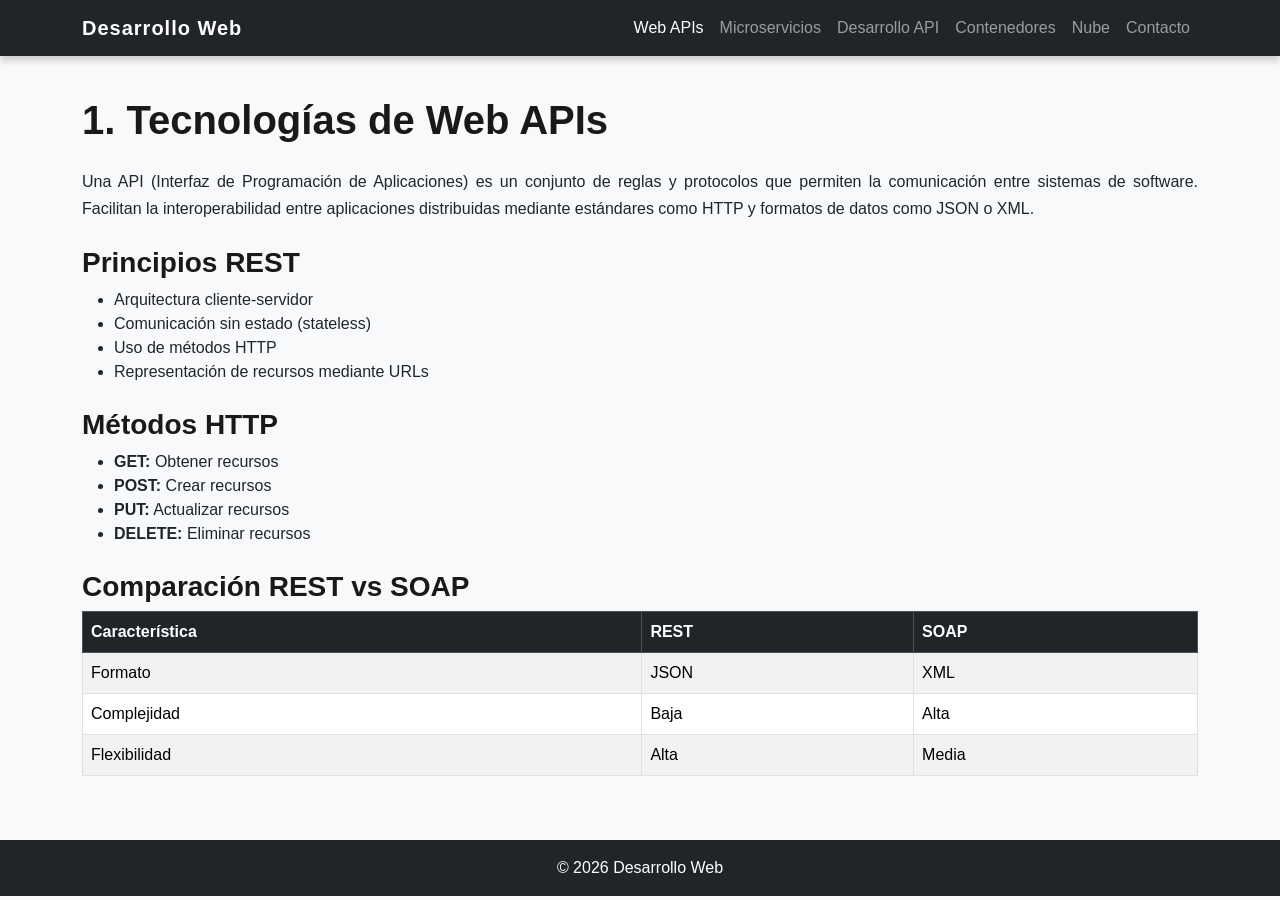
==== api.html @ b8e9ddcf "primer commit proyecto desarrollo web" ====
<!DOCTYPE html>
<html lang="es">
<head>
<meta charset="UTF-8">
<meta name="viewport" content="width=device-width, initial-scale=1.0">
<title>Tecnologías de Web APIs</title>
<link href="https://cdn.jsdelivr.net/npm/bootstrap@5.3.2/dist/css/bootstrap.min.css" rel="stylesheet">
<link rel="stylesheet" href="css/styles.css">
</head>

<body class="d-flex flex-column min-vh-100">
<main class="flex-fill">

<!-- NAVBAR -->
<nav class="navbar navbar-expand-lg navbar-dark bg-dark fixed-top">
<div class="container">
<a class="navbar-brand" href="index.html">Desarrollo Web</a>
<button class="navbar-toggler" data-bs-toggle="collapse" data-bs-target="#menu">
<span class="navbar-toggler-icon"></span>
</button>
<div class="collapse navbar-collapse" id="menu">
<ul class="navbar-nav ms-auto">
<li class="nav-item"><a class="nav-link active" href="api.html">Web APIs</a></li>
<li class="nav-item"><a class="nav-link" href="microservicios.html">Microservicios</a></li>
<li class="nav-item"><a class="nav-link" href="desarrollo-api.html">Desarrollo API</a></li>
<li class="nav-item"><a class="nav-link" href="contenedores.html">Contenedores</a></li>
<li class="nav-item"><a class="nav-link" href="nube.html">Nube</a></li>
<li class="nav-item"><a class="nav-link" href="contacto.html">Contacto</a></li>
</ul>
</div>
</div>
</nav>

<section class="container py-5 mt-5">
<h1 class="mb-4">1. Tecnologías de Web APIs</h1>

<p>Una API (Interfaz de Programación de Aplicaciones) es un conjunto de reglas y protocolos que permiten la comunicación entre sistemas de software. Facilitan la interoperabilidad entre aplicaciones distribuidas mediante estándares como HTTP y formatos de datos como JSON o XML.</p>

<h3 class="mt-4">Principios REST</h3>
<ul>
<li>Arquitectura cliente-servidor</li>
<li>Comunicación sin estado (stateless)</li>
<li>Uso de métodos HTTP</li>
<li>Representación de recursos mediante URLs</li>
</ul>

<h3 class="mt-4">Métodos HTTP</h3>
<ul>
<li><strong>GET:</strong> Obtener recursos</li>
<li><strong>POST:</strong> Crear recursos</li>
<li><strong>PUT:</strong> Actualizar recursos</li>
<li><strong>DELETE:</strong> Eliminar recursos</li>
</ul>

<h3 class="mt-4">Comparación REST vs SOAP</h3>

<table class="table table-bordered table-striped">
<thead class="table-dark">
<tr>
<th>Característica</th>
<th>REST</th>
<th>SOAP</th>
</tr>
</thead>
<tbody>
<tr>
<td>Formato</td>
<td>JSON</td>
<td>XML</td>
</tr>
<tr>
<td>Complejidad</td>
<td>Baja</td>
<td>Alta</td>
</tr>
<tr>
<td>Flexibilidad</td>
<td>Alta</td>
<td>Media</td>
</tr>
</tbody>
</table>

</section>

<footer class="bg-dark text-white text-center p-3">
© 2026 Desarrollo Web
</footer>

<script src="https://cdn.jsdelivr.net/npm/bootstrap@5.3.2/dist/js/bootstrap.bundle.min.js"></script>
</body>
</html>
---- css/styles.css ----
html, body {
height: 100%;
scroll-behavior: smooth;
font-family: 'Segoe UI', Tahoma, Geneva, Verdana, sans-serif;
background-color: #f8f9fa;
}


body {
display: flex;
flex-direction: column;
min-height: 100vh;
}

main {
flex: 1;
}



.navbar {
box-shadow: 0 4px 8px rgba(0,0,0,0.2);
}

.navbar-brand {
font-weight: bold;
letter-spacing: 1px;
}



.hero {
height: 100vh;
background: linear-gradient(135deg, #0d6efd, #6610f2);
display: flex;
align-items: center;
justify-content: center;
text-align: center;
padding: 20px;
}

.hero h1 {
font-weight: 700;
}

.hero p {
font-size: 1.2rem;
}



section {
padding-top: 80px;
padding-bottom: 60px;
}

h1, h2, h3 {
color: #181919;
font-weight: 600;
}

p {
text-align: justify;
line-height: 1.7;
}



.table {
background-color: white;
}



.carousel-item img {
height: 500px;
object-fit: cover;
}

.carousel-caption {
border-radius: 10px;
padding: 15px;
}



.ratio {
border-radius: 10px;
overflow: hidden;
box-shadow: 0 4px 12px rgba(0,0,0,0.2);
}



form {
background-color: white;
padding: 30px;
border-radius: 10px;
box-shadow: 0 4px 12px rgba(0,0,0,0.1);
}

form label {
font-weight: 500;
}



footer {
margin-top: auto;
}
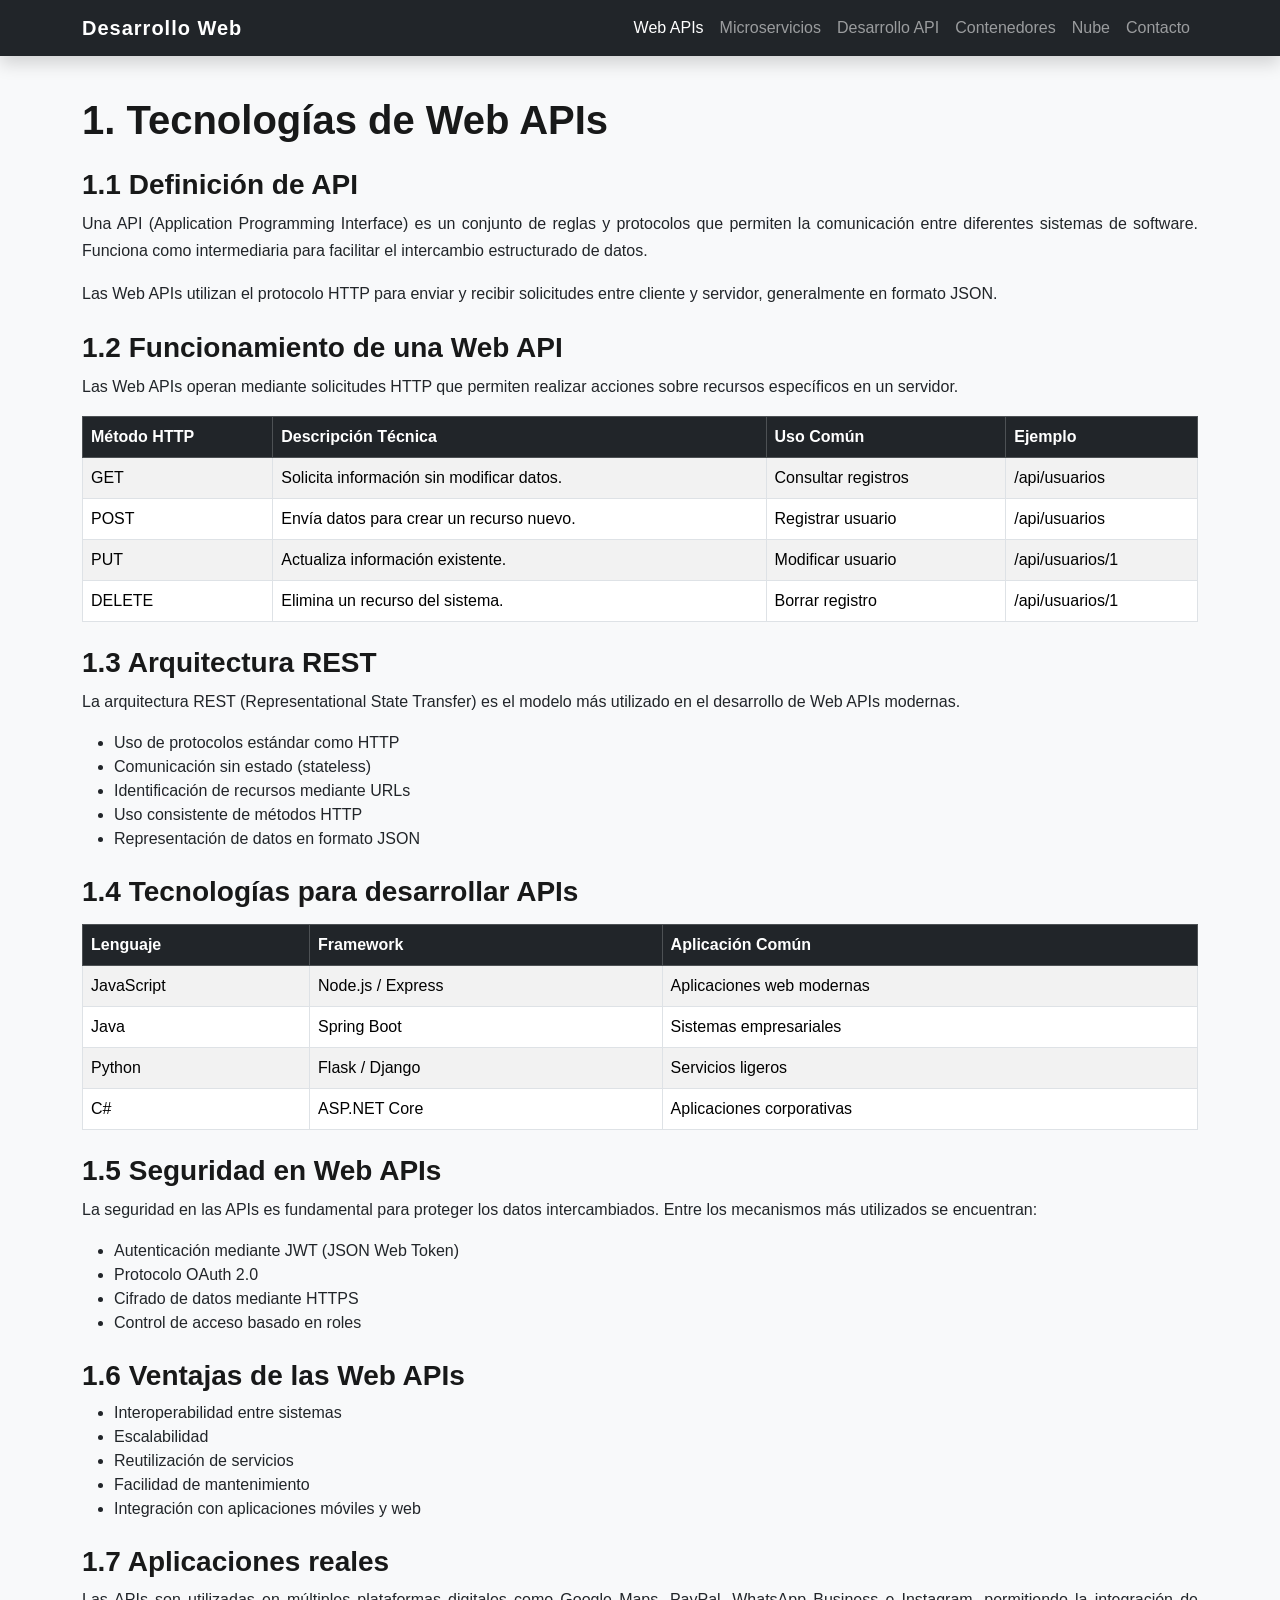
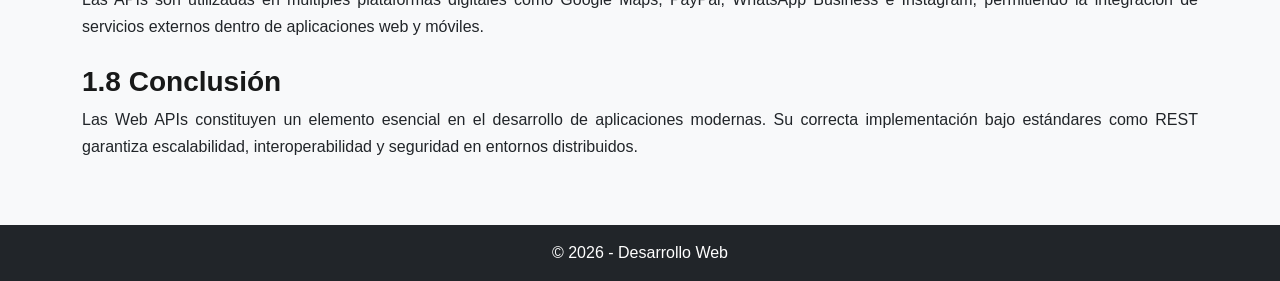
==== commit 8389726c: "cambio de contenido de paginas" ====
--- a/api.html
+++ b/api.html
@@ -4,17 +4,16 @@
 <meta charset="UTF-8">
 <meta name="viewport" content="width=device-width, initial-scale=1.0">
 <title>Tecnologías de Web APIs</title>
+
 <link href="https://cdn.jsdelivr.net/npm/bootstrap@5.3.2/dist/css/bootstrap.min.css" rel="stylesheet">
 <link rel="stylesheet" href="css/styles.css">
 </head>
 
-<body class="d-flex flex-column min-vh-100">
-<main class="flex-fill">
+<body>
 
-<!-- NAVBAR -->
-<nav class="navbar navbar-expand-lg navbar-dark bg-dark fixed-top">
+<nav class="navbar navbar-expand-lg navbar-dark bg-dark fixed-top shadow">
 <div class="container">
-<a class="navbar-brand" href="index.html">Desarrollo Web</a>
+<a class="navbar-brand fw-bold" href="index.html">Desarrollo Web</a>
 <button class="navbar-toggler" data-bs-toggle="collapse" data-bs-target="#menu">
 <span class="navbar-toggler-icon"></span>
 </button>
@@ -31,62 +30,145 @@
 </div>
 </nav>
 
+<main>
 <section class="container py-5 mt-5">
+
 <h1 class="mb-4">1. Tecnologías de Web APIs</h1>
 
-<p>Una API (Interfaz de Programación de Aplicaciones) es un conjunto de reglas y protocolos que permiten la comunicación entre sistemas de software. Facilitan la interoperabilidad entre aplicaciones distribuidas mediante estándares como HTTP y formatos de datos como JSON o XML.</p>
+<h3>1.1 Definición de API</h3>
+<p>
+Una API (Application Programming Interface) es un conjunto de reglas y protocolos que permiten la comunicación entre diferentes sistemas de software. Funciona como intermediaria para facilitar el intercambio estructurado de datos.
+</p>
+<p>
+Las Web APIs utilizan el protocolo HTTP para enviar y recibir solicitudes entre cliente y servidor, generalmente en formato JSON.
+</p>
 
-<h3 class="mt-4">Principios REST</h3>
-<ul>
-<li>Arquitectura cliente-servidor</li>
-<li>Comunicación sin estado (stateless)</li>
-<li>Uso de métodos HTTP</li>
-<li>Representación de recursos mediante URLs</li>
-</ul>
+<h3 class="mt-4">1.2 Funcionamiento de una Web API</h3>
+<p>
+Las Web APIs operan mediante solicitudes HTTP que permiten realizar acciones sobre recursos específicos en un servidor.
+</p>
 
-<h3 class="mt-4">Métodos HTTP</h3>
-<ul>
-<li><strong>GET:</strong> Obtener recursos</li>
-<li><strong>POST:</strong> Crear recursos</li>
-<li><strong>PUT:</strong> Actualizar recursos</li>
-<li><strong>DELETE:</strong> Eliminar recursos</li>
-</ul>
-
-<h3 class="mt-4">Comparación REST vs SOAP</h3>
-
-<table class="table table-bordered table-striped">
+<table class="table table-bordered table-striped mt-3">
 <thead class="table-dark">
 <tr>
-<th>Característica</th>
-<th>REST</th>
-<th>SOAP</th>
+<th>Método HTTP</th>
+<th>Descripción Técnica</th>
+<th>Uso Común</th>
+<th>Ejemplo</th>
 </tr>
 </thead>
 <tbody>
 <tr>
-<td>Formato</td>
-<td>JSON</td>
-<td>XML</td>
+<td>GET</td>
+<td>Solicita información sin modificar datos.</td>
+<td>Consultar registros</td>
+<td>/api/usuarios</td>
 </tr>
 <tr>
-<td>Complejidad</td>
-<td>Baja</td>
-<td>Alta</td>
+<td>POST</td>
+<td>Envía datos para crear un recurso nuevo.</td>
+<td>Registrar usuario</td>
+<td>/api/usuarios</td>
 </tr>
 <tr>
-<td>Flexibilidad</td>
-<td>Alta</td>
-<td>Media</td>
+<td>PUT</td>
+<td>Actualiza información existente.</td>
+<td>Modificar usuario</td>
+<td>/api/usuarios/1</td>
+</tr>
+<tr>
+<td>DELETE</td>
+<td>Elimina un recurso del sistema.</td>
+<td>Borrar registro</td>
+<td>/api/usuarios/1</td>
 </tr>
 </tbody>
 </table>
 
+<h3 class="mt-4">1.3 Arquitectura REST</h3>
+<p>
+La arquitectura REST (Representational State Transfer) es el modelo más utilizado en el desarrollo de Web APIs modernas.
+</p>
+<ul>
+<li>Uso de protocolos estándar como HTTP</li>
+<li>Comunicación sin estado (stateless)</li>
+<li>Identificación de recursos mediante URLs</li>
+<li>Uso consistente de métodos HTTP</li>
+<li>Representación de datos en formato JSON</li>
+</ul>
+
+<h3 class="mt-4">1.4 Tecnologías para desarrollar APIs</h3>
+
+<table class="table table-bordered table-striped mt-3">
+<thead class="table-dark">
+<tr>
+<th>Lenguaje</th>
+<th>Framework</th>
+<th>Aplicación Común</th>
+</tr>
+</thead>
+<tbody>
+<tr>
+<td>JavaScript</td>
+<td>Node.js / Express</td>
+<td>Aplicaciones web modernas</td>
+</tr>
+<tr>
+<td>Java</td>
+<td>Spring Boot</td>
+<td>Sistemas empresariales</td>
+</tr>
+<tr>
+<td>Python</td>
+<td>Flask / Django</td>
+<td>Servicios ligeros</td>
+</tr>
+<tr>
+<td>C#</td>
+<td>ASP.NET Core</td>
+<td>Aplicaciones corporativas</td>
+</tr>
+</tbody>
+</table>
+
+<h3 class="mt-4">1.5 Seguridad en Web APIs</h3>
+<p>
+La seguridad en las APIs es fundamental para proteger los datos intercambiados. Entre los mecanismos más utilizados se encuentran:
+</p>
+<ul>
+<li>Autenticación mediante JWT (JSON Web Token)</li>
+<li>Protocolo OAuth 2.0</li>
+<li>Cifrado de datos mediante HTTPS</li>
+<li>Control de acceso basado en roles</li>
+</ul>
+
+<h3 class="mt-4">1.6 Ventajas de las Web APIs</h3>
+<ul>
+<li>Interoperabilidad entre sistemas</li>
+<li>Escalabilidad</li>
+<li>Reutilización de servicios</li>
+<li>Facilidad de mantenimiento</li>
+<li>Integración con aplicaciones móviles y web</li>
+</ul>
+
+<h3 class="mt-4">1.7 Aplicaciones reales</h3>
+<p>
+Las APIs son utilizadas en múltiples plataformas digitales como Google Maps, PayPal, WhatsApp Business e Instagram, permitiendo la integración de servicios externos dentro de aplicaciones web y móviles.
+</p>
+
+<h3 class="mt-4">1.8 Conclusión</h3>
+<p>
+Las Web APIs constituyen un elemento esencial en el desarrollo de aplicaciones modernas. Su correcta implementación bajo estándares como REST garantiza escalabilidad, interoperabilidad y seguridad en entornos distribuidos.
+</p>
+
 </section>
+</main>
 
 <footer class="bg-dark text-white text-center p-3">
-© 2026 Desarrollo Web
+© 2026 - Desarrollo Web
 </footer>
 
 <script src="https://cdn.jsdelivr.net/npm/bootstrap@5.3.2/dist/js/bootstrap.bundle.min.js"></script>
+
 </body>
 </html>
--- a/css/styles.css
+++ b/css/styles.css
@@ -18,6 +18,10 @@
 flex: 1;
 }
 
+.titulo-hero {
+    color: white;
+}
+
 
 
 .navbar {
@@ -32,8 +36,8 @@
 
 
 .hero {
-height: 100vh;
-background: linear-gradient(135deg, #0d6efd, #6610f2);
+height: 450px;
+background: linear-gradient(135deg, #343a40, #212529);
 display: flex;
 align-items: center;
 justify-content: center;
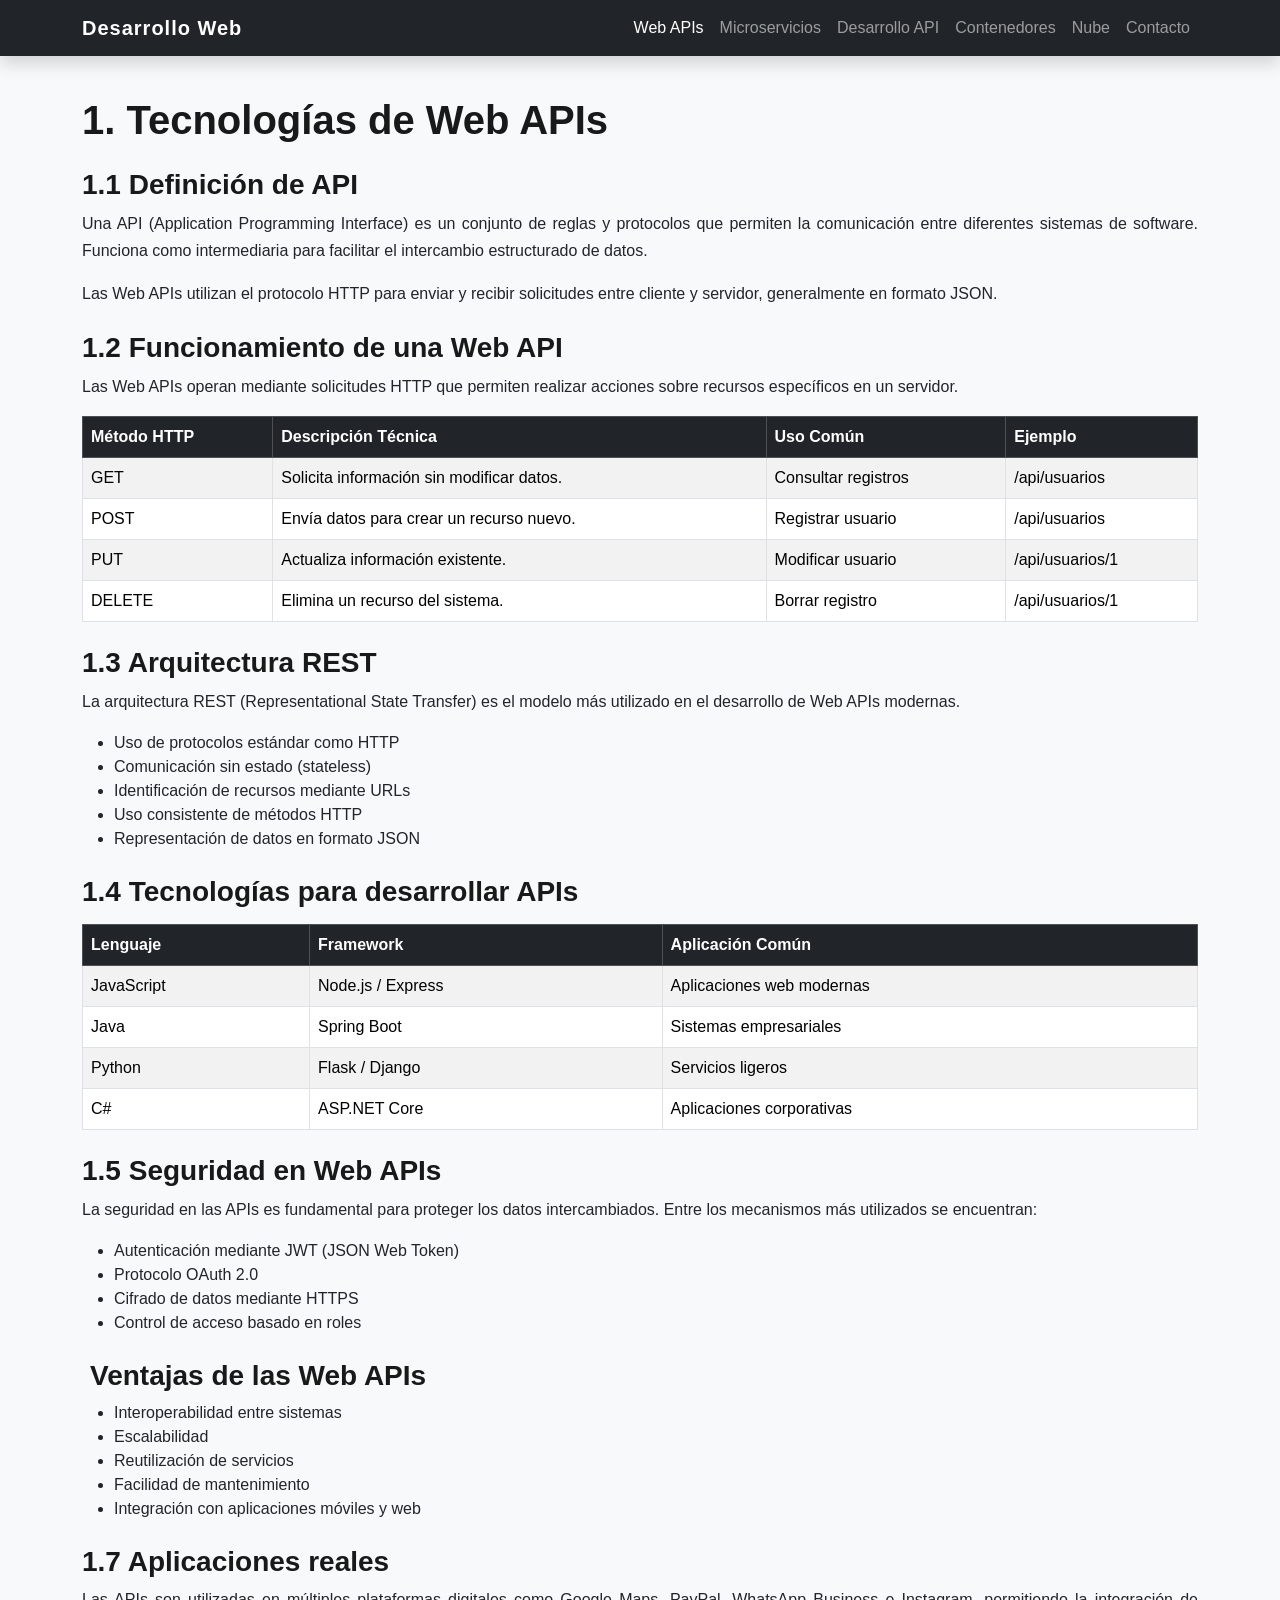
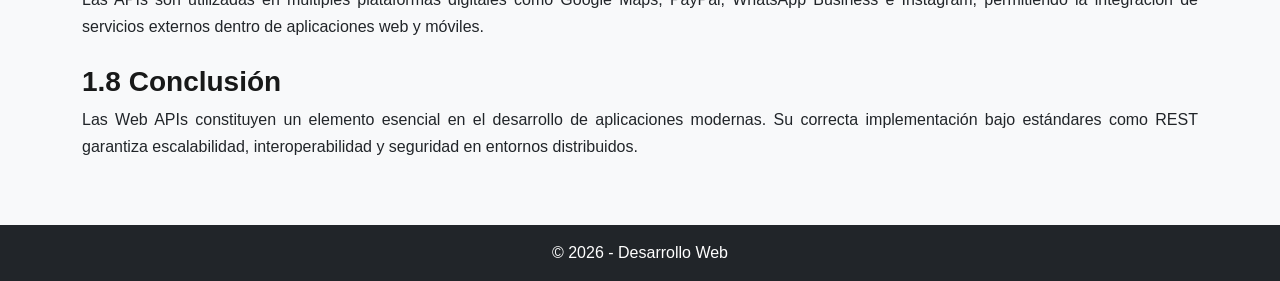
==== commit b8137ecb: "cambio de contenido de paginas" ====
--- a/api.html
+++ b/api.html
@@ -142,7 +142,10 @@
 <li>Control de acceso basado en roles</li>
 </ul>
 
-<h3 class="mt-4">1.6 Ventajas de las Web APIs</h3>
+<h3 class="mt-4">
+<i class="bi bi-stars text-primary me-2"></i>
+Ventajas de las Web APIs
+</h3>
 <ul>
 <li>Interoperabilidad entre sistemas</li>
 <li>Escalabilidad</li>
--- a/css/styles.css
+++ b/css/styles.css
@@ -21,6 +21,7 @@
 .titulo-hero {
     color: white;
 }
+
 
 
 
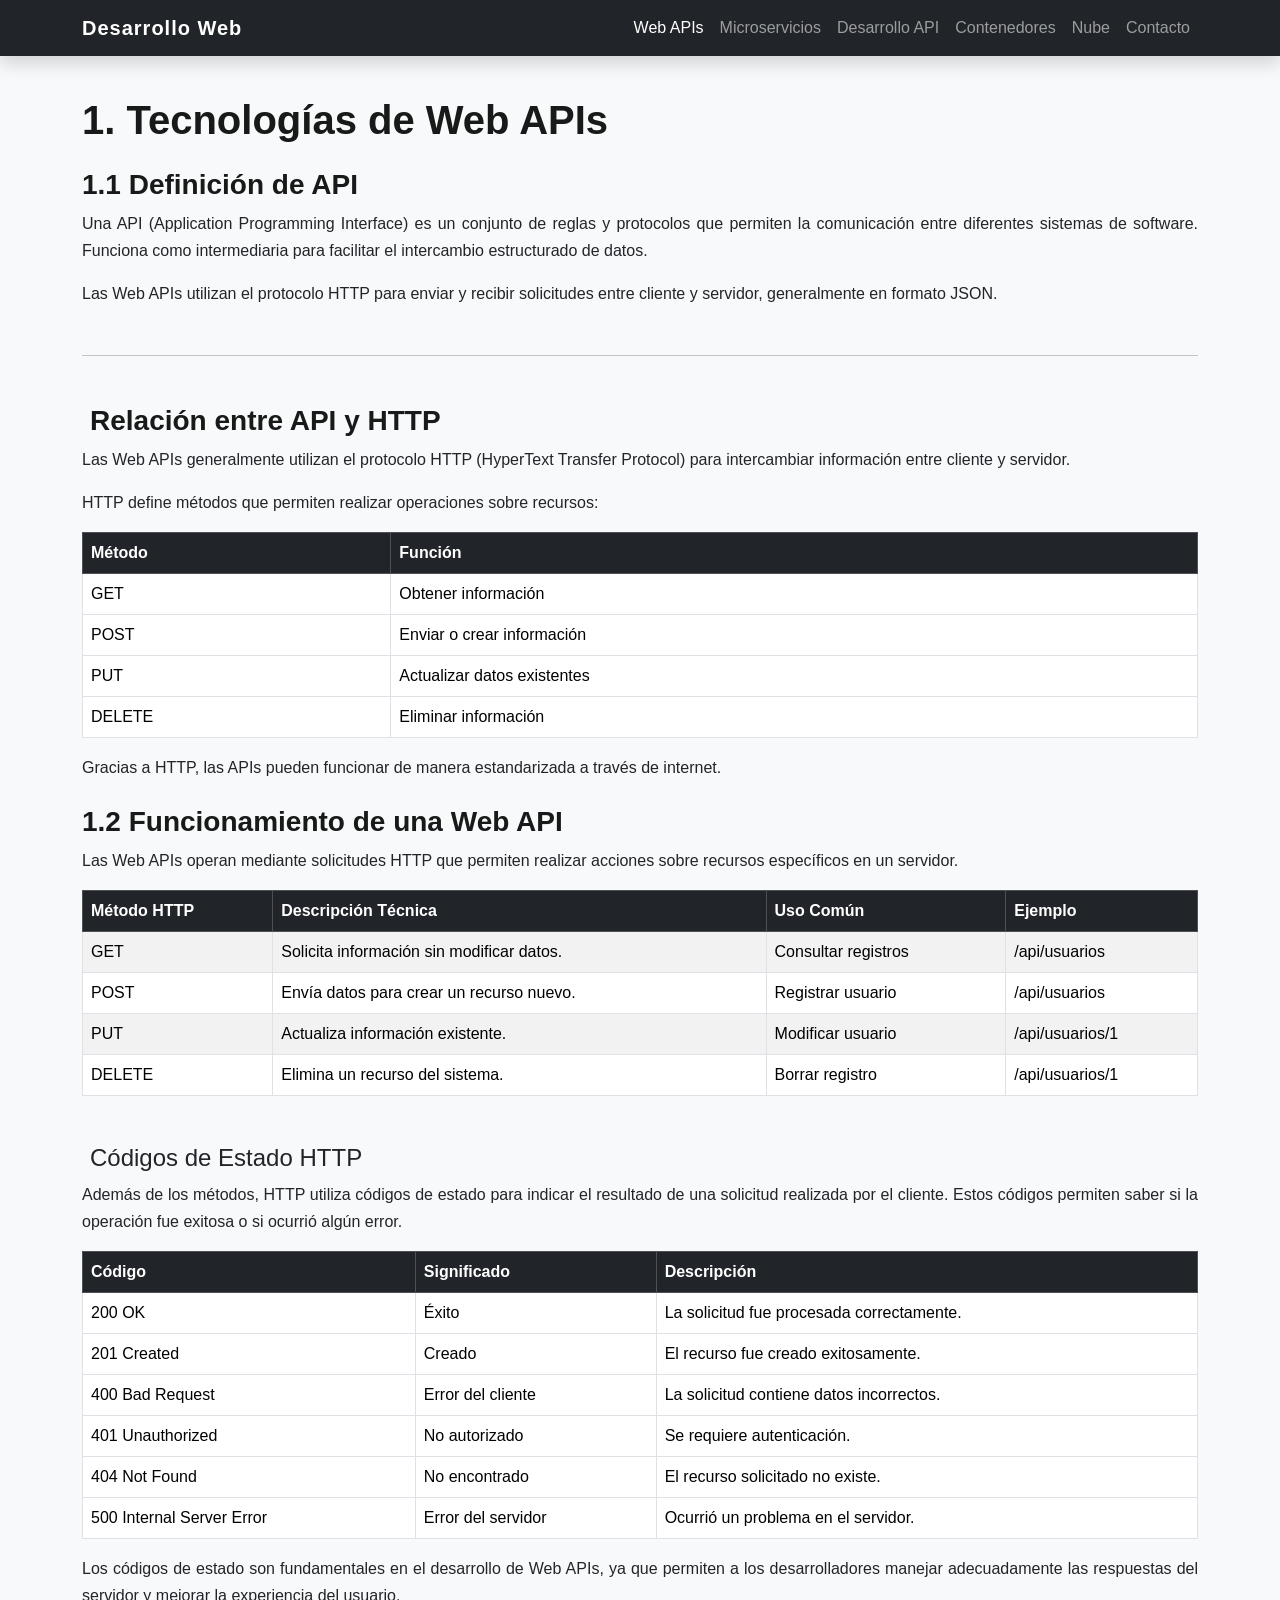
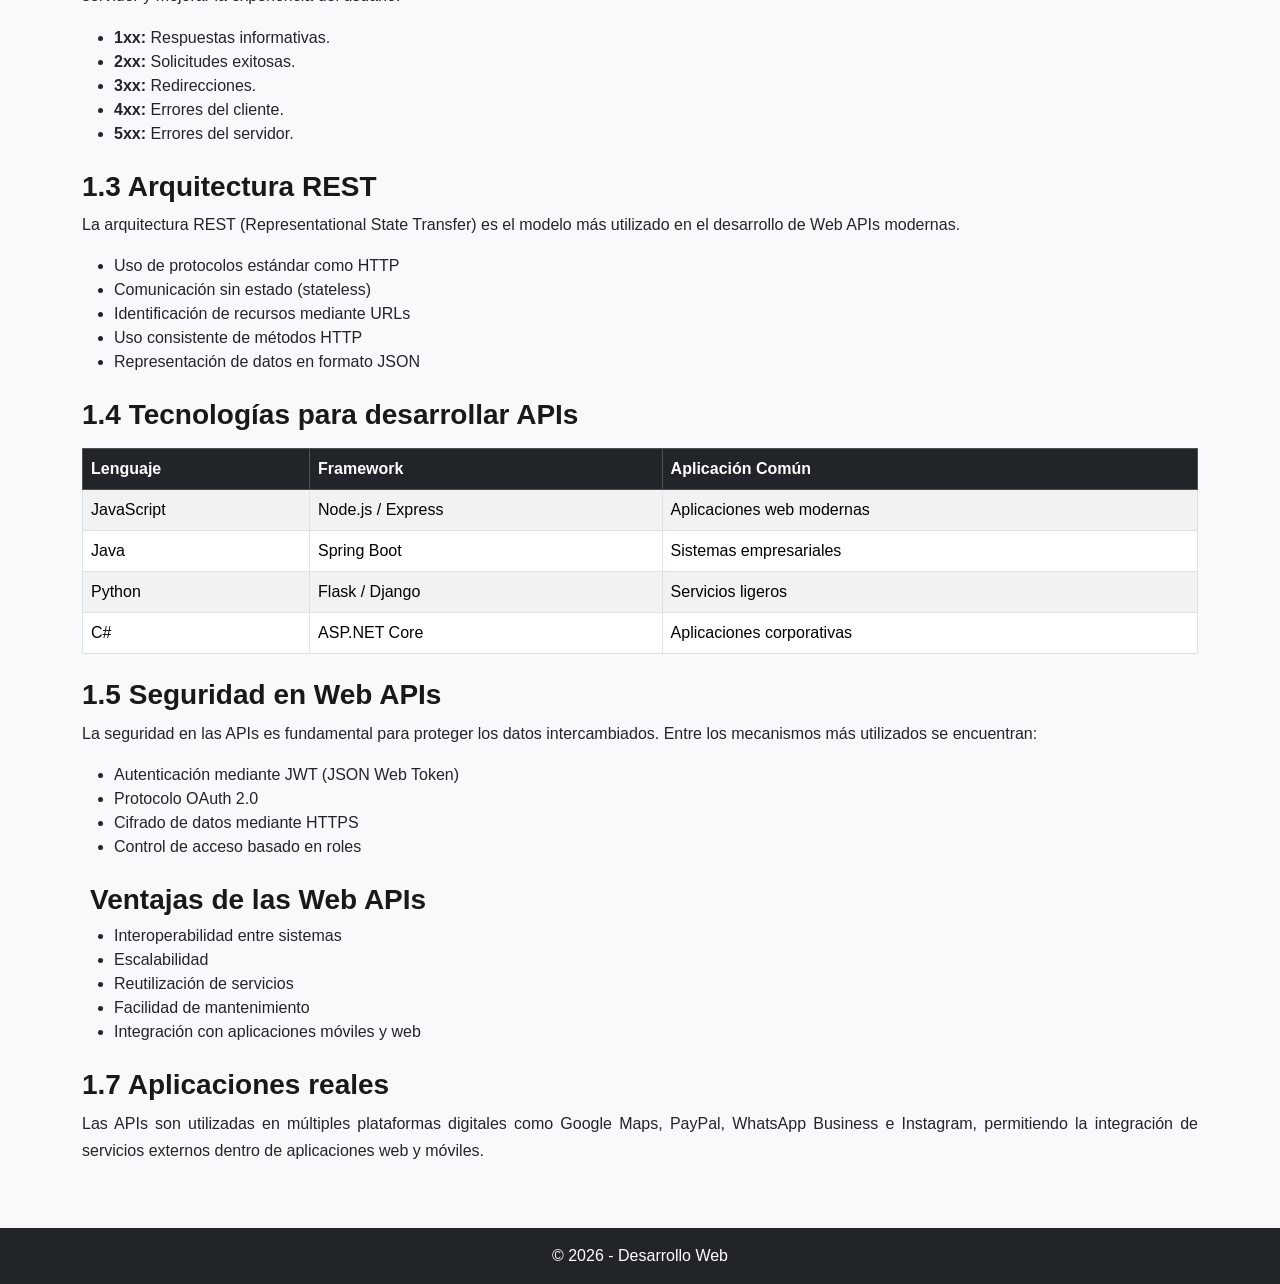
==== commit 30e2e54d: "cambio de contenido de paginas" ====
--- a/api.html
+++ b/api.html
@@ -43,6 +43,55 @@
 Las Web APIs utilizan el protocolo HTTP para enviar y recibir solicitudes entre cliente y servidor, generalmente en formato JSON.
 </p>
 
+<hr class="my-5">
+
+<h3>
+<i class="bi bi-globe text-primary me-2"></i>
+Relación entre API y HTTP
+</h3>
+
+<p>
+Las Web APIs generalmente utilizan el protocolo HTTP 
+(HyperText Transfer Protocol) para intercambiar información 
+entre cliente y servidor.
+</p>
+
+<p>
+HTTP define métodos que permiten realizar operaciones sobre recursos:
+</p>
+
+<table class="table table-bordered mt-3">
+<thead class="table-dark">
+<tr>
+<th>Método</th>
+<th>Función</th>
+</tr>
+</thead>
+<tbody>
+<tr>
+<td>GET</td>
+<td>Obtener información</td>
+</tr>
+<tr>
+<td>POST</td>
+<td>Enviar o crear información</td>
+</tr>
+<tr>
+<td>PUT</td>
+<td>Actualizar datos existentes</td>
+</tr>
+<tr>
+<td>DELETE</td>
+<td>Eliminar información</td>
+</tr>
+</tbody>
+</table>
+
+<p>
+Gracias a HTTP, las APIs pueden funcionar de manera estandarizada 
+a través de internet.
+</p>
+
 <h3 class="mt-4">1.2 Funcionamiento de una Web API</h3>
 <p>
 Las Web APIs operan mediante solicitudes HTTP que permiten realizar acciones sobre recursos específicos en un servidor.
@@ -84,6 +133,72 @@
 </tr>
 </tbody>
 </table>
+
+<h4 class="mt-5">
+<i class="bi bi-exclamation-circle text-primary me-2"></i>
+Códigos de Estado HTTP
+</h4>
+
+<p>
+Además de los métodos, HTTP utiliza códigos de estado para indicar el 
+resultado de una solicitud realizada por el cliente.
+Estos códigos permiten saber si la operación fue exitosa o si ocurrió algún error.
+</p>
+
+<table class="table table-bordered mt-3">
+<thead class="table-dark">
+<tr>
+<th>Código</th>
+<th>Significado</th>
+<th>Descripción</th>
+</tr>
+</thead>
+<tbody>
+<tr>
+<td>200 OK</td>
+<td>Éxito</td>
+<td>La solicitud fue procesada correctamente.</td>
+</tr>
+<tr>
+<td>201 Created</td>
+<td>Creado</td>
+<td>El recurso fue creado exitosamente.</td>
+</tr>
+<tr>
+<td>400 Bad Request</td>
+<td>Error del cliente</td>
+<td>La solicitud contiene datos incorrectos.</td>
+</tr>
+<tr>
+<td>401 Unauthorized</td>
+<td>No autorizado</td>
+<td>Se requiere autenticación.</td>
+</tr>
+<tr>
+<td>404 Not Found</td>
+<td>No encontrado</td>
+<td>El recurso solicitado no existe.</td>
+</tr>
+<tr>
+<td>500 Internal Server Error</td>
+<td>Error del servidor</td>
+<td>Ocurrió un problema en el servidor.</td>
+</tr>
+</tbody>
+</table>
+
+<p>
+Los códigos de estado son fundamentales en el desarrollo de Web APIs, 
+ya que permiten a los desarrolladores manejar adecuadamente 
+las respuestas del servidor y mejorar la experiencia del usuario.
+</p>
+<ul>
+<li><strong>1xx:</strong> Respuestas informativas.</li>
+<li><strong>2xx:</strong> Solicitudes exitosas.</li>
+<li><strong>3xx:</strong> Redirecciones.</li>
+<li><strong>4xx:</strong> Errores del cliente.</li>
+<li><strong>5xx:</strong> Errores del servidor.</li>
+</ul>
 
 <h3 class="mt-4">1.3 Arquitectura REST</h3>
 <p>
@@ -159,10 +274,6 @@
 Las APIs son utilizadas en múltiples plataformas digitales como Google Maps, PayPal, WhatsApp Business e Instagram, permitiendo la integración de servicios externos dentro de aplicaciones web y móviles.
 </p>
 
-<h3 class="mt-4">1.8 Conclusión</h3>
-<p>
-Las Web APIs constituyen un elemento esencial en el desarrollo de aplicaciones modernas. Su correcta implementación bajo estándares como REST garantiza escalabilidad, interoperabilidad y seguridad en entornos distribuidos.
-</p>
 
 </section>
 </main>
--- a/css/styles.css
+++ b/css/styles.css
@@ -21,7 +21,14 @@
 .titulo-hero {
     color: white;
 }
+.card {
+transition: all 0.3s ease;
+}
 
+.card:hover {
+transform: translateY(-6px);
+box-shadow: 0 8px 20px rgba(0,0,0,0.15);
+}
 
 
 
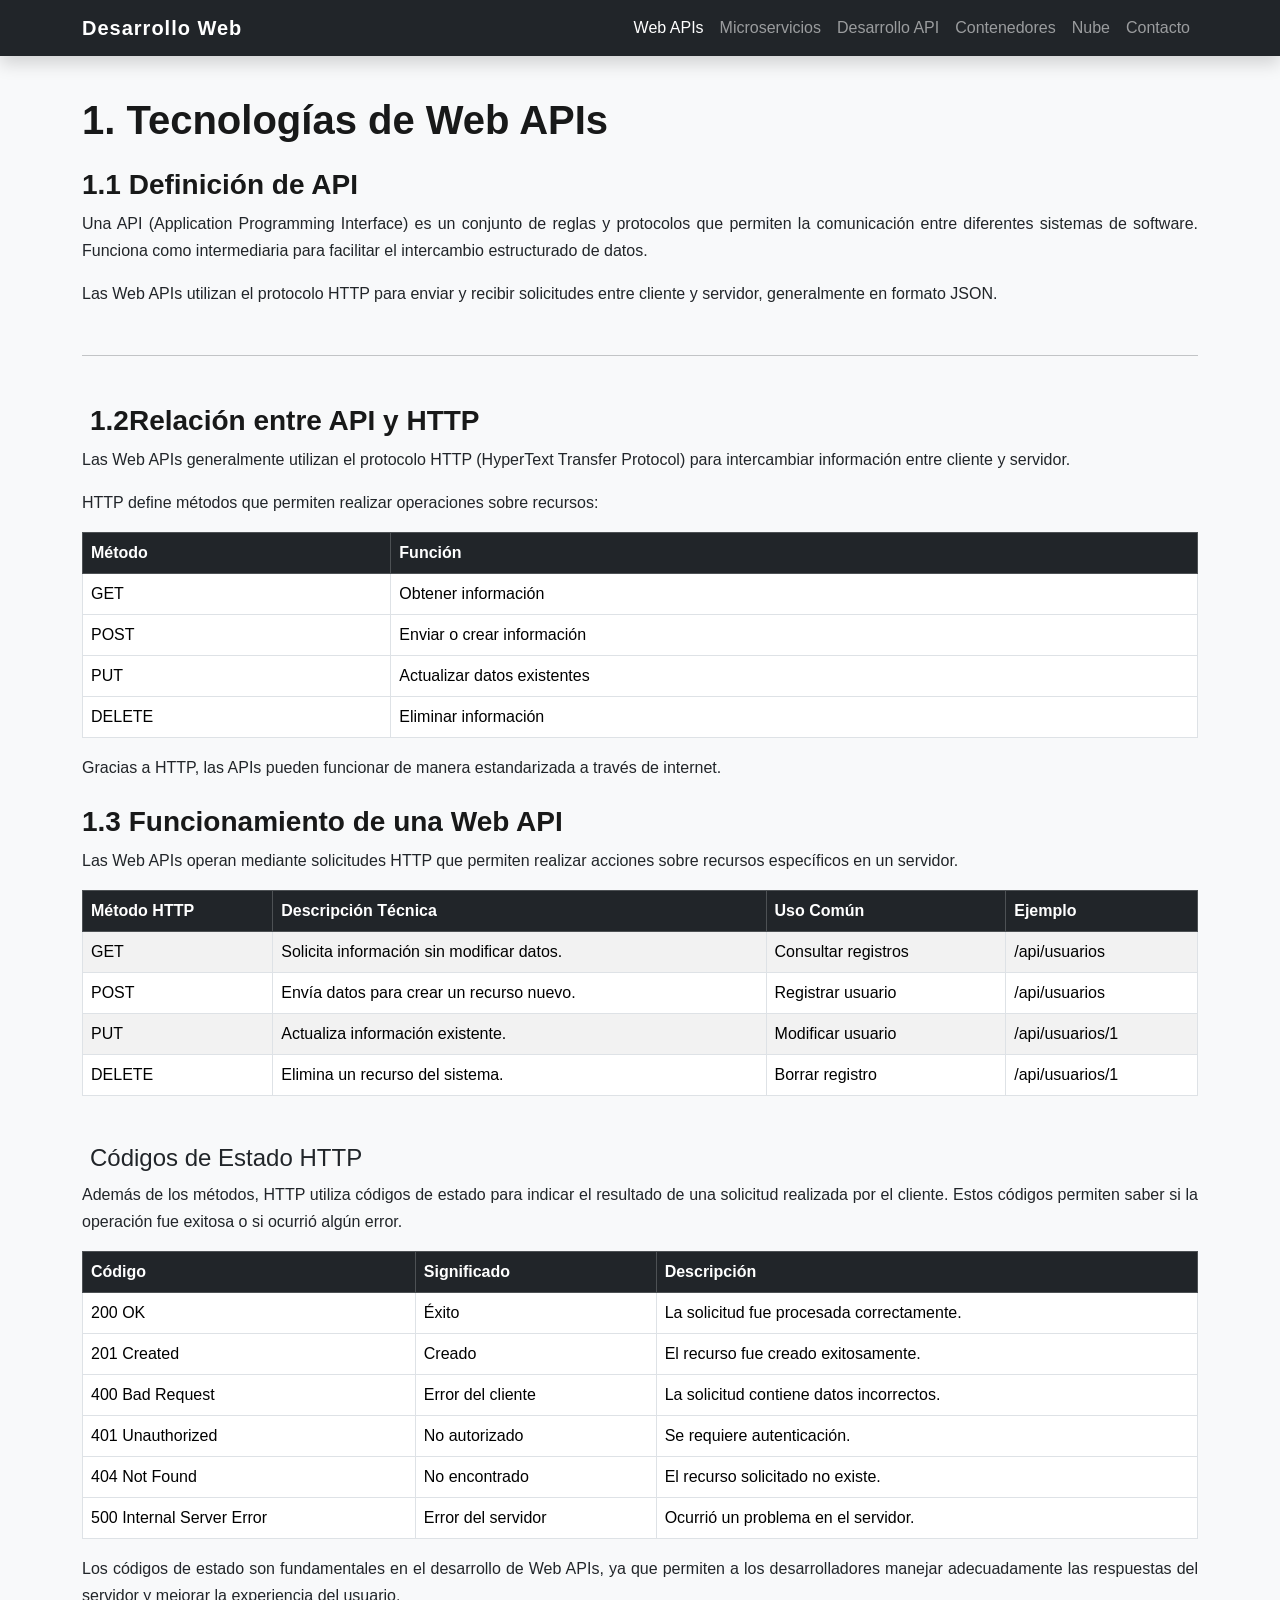
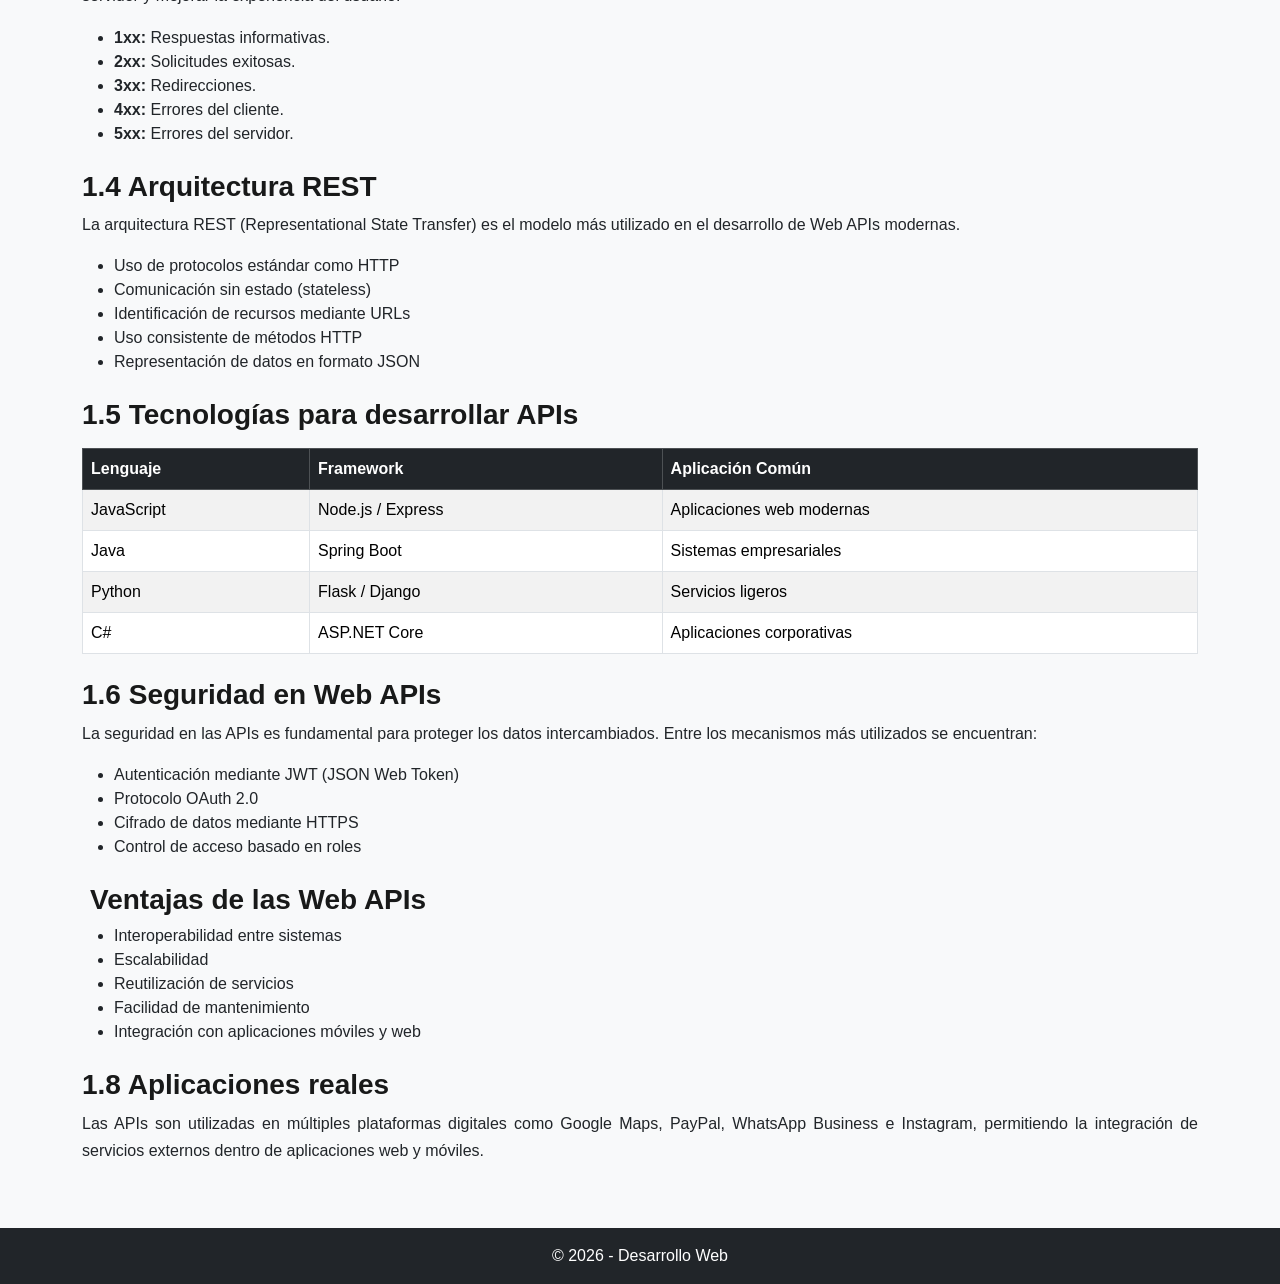
==== commit 207242e7: "cambio de contenido de paginas" ====
--- a/api.html
+++ b/api.html
@@ -47,7 +47,7 @@
 
 <h3>
 <i class="bi bi-globe text-primary me-2"></i>
-Relación entre API y HTTP
+1.2Relación entre API y HTTP
 </h3>
 
 <p>
@@ -92,7 +92,7 @@
 a través de internet.
 </p>
 
-<h3 class="mt-4">1.2 Funcionamiento de una Web API</h3>
+<h3 class="mt-4">1.3 Funcionamiento de una Web API</h3>
 <p>
 Las Web APIs operan mediante solicitudes HTTP que permiten realizar acciones sobre recursos específicos en un servidor.
 </p>
@@ -200,7 +200,7 @@
 <li><strong>5xx:</strong> Errores del servidor.</li>
 </ul>
 
-<h3 class="mt-4">1.3 Arquitectura REST</h3>
+<h3 class="mt-4">1.4 Arquitectura REST</h3>
 <p>
 La arquitectura REST (Representational State Transfer) es el modelo más utilizado en el desarrollo de Web APIs modernas.
 </p>
@@ -212,7 +212,7 @@
 <li>Representación de datos en formato JSON</li>
 </ul>
 
-<h3 class="mt-4">1.4 Tecnologías para desarrollar APIs</h3>
+<h3 class="mt-4">1.5 Tecnologías para desarrollar APIs</h3>
 
 <table class="table table-bordered table-striped mt-3">
 <thead class="table-dark">
@@ -246,7 +246,7 @@
 </tbody>
 </table>
 
-<h3 class="mt-4">1.5 Seguridad en Web APIs</h3>
+<h3 class="mt-4">1.6 Seguridad en Web APIs</h3>
 <p>
 La seguridad en las APIs es fundamental para proteger los datos intercambiados. Entre los mecanismos más utilizados se encuentran:
 </p>
@@ -269,7 +269,7 @@
 <li>Integración con aplicaciones móviles y web</li>
 </ul>
 
-<h3 class="mt-4">1.7 Aplicaciones reales</h3>
+<h3 class="mt-4">1.8 Aplicaciones reales</h3>
 <p>
 Las APIs son utilizadas en múltiples plataformas digitales como Google Maps, PayPal, WhatsApp Business e Instagram, permitiendo la integración de servicios externos dentro de aplicaciones web y móviles.
 </p>
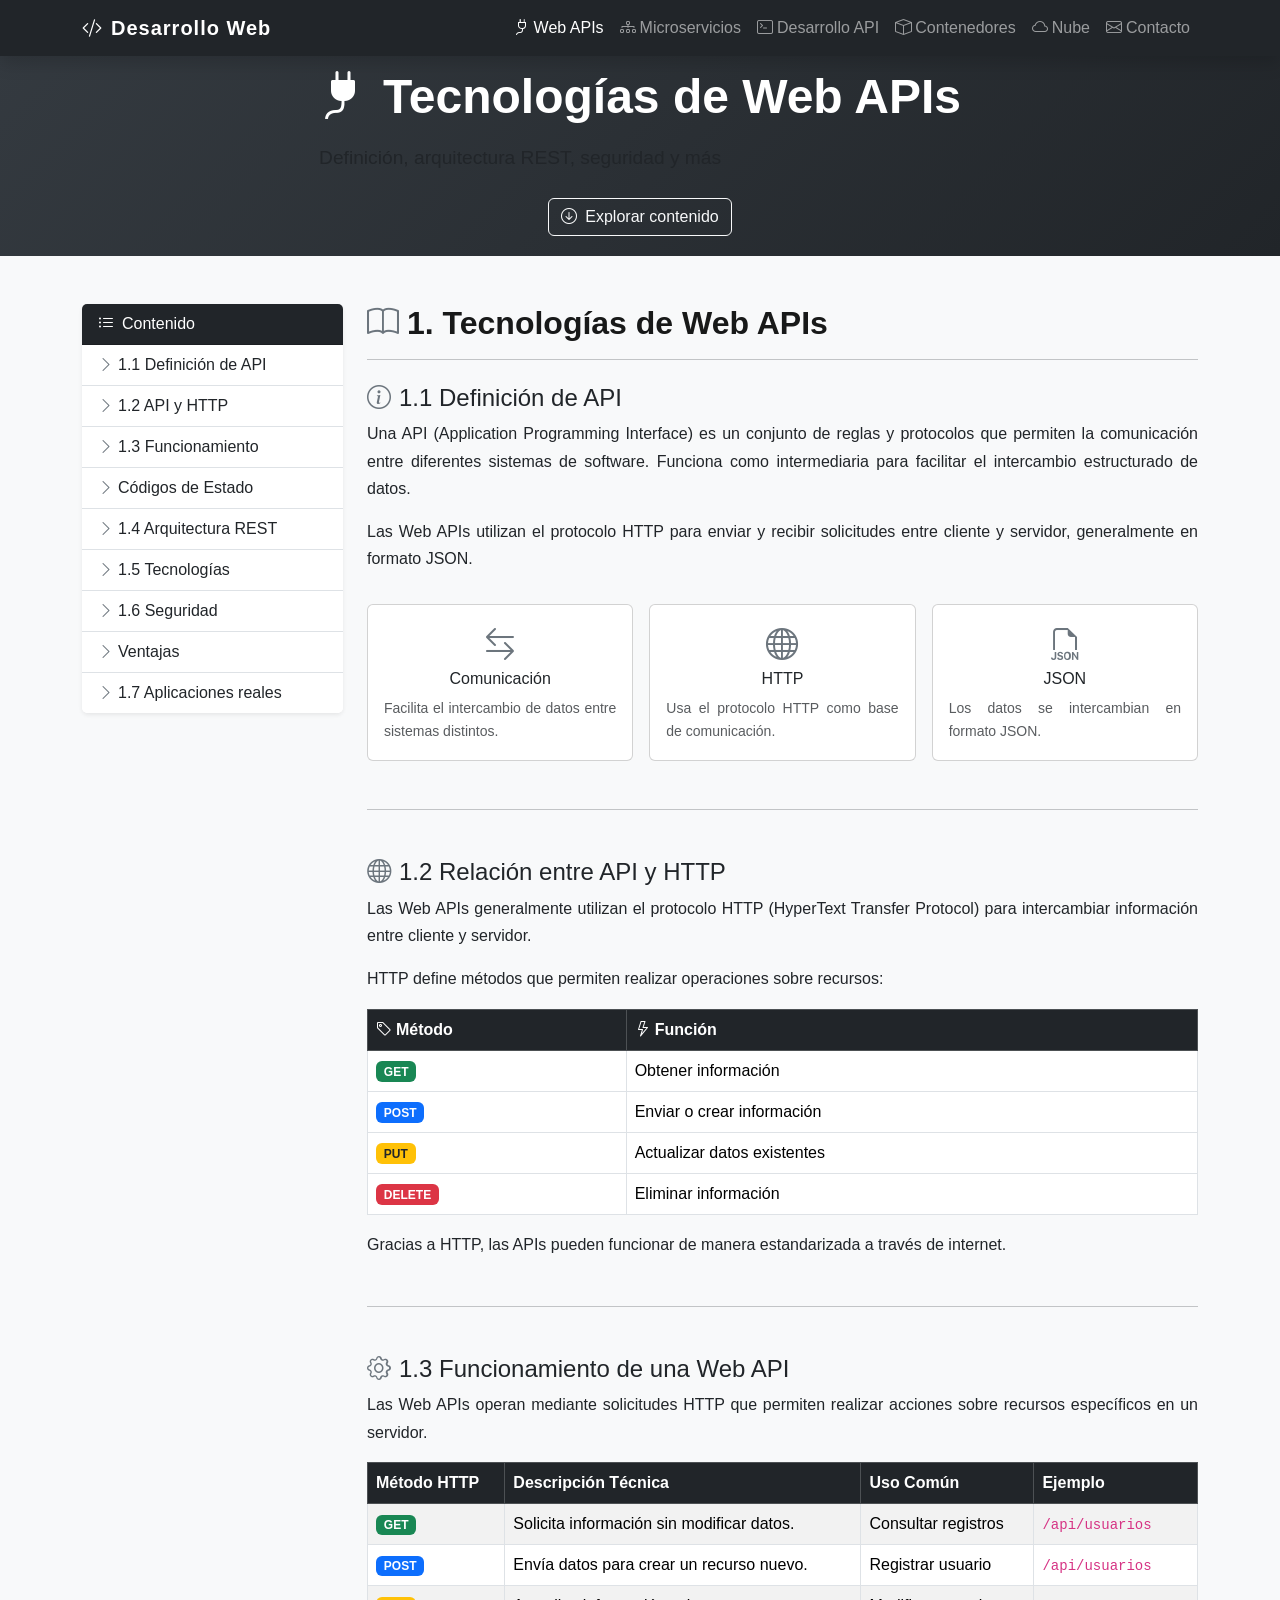
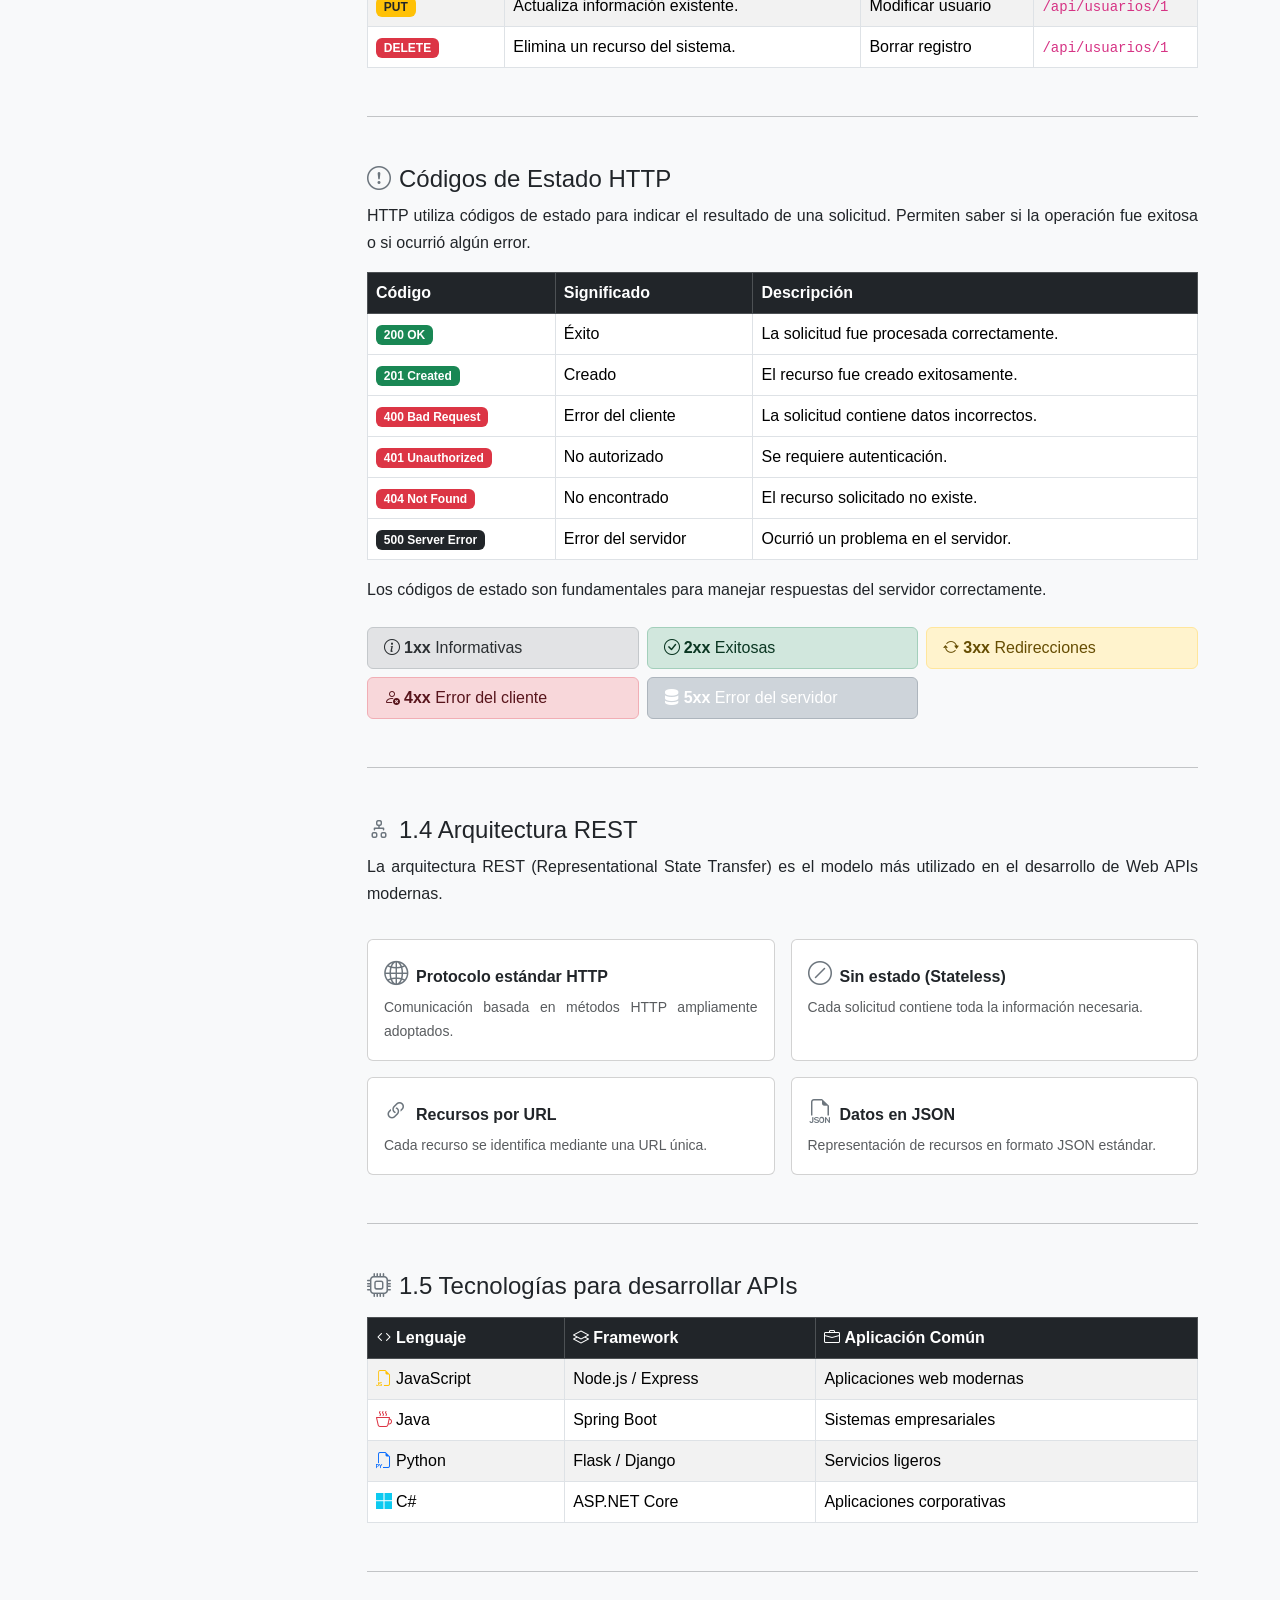
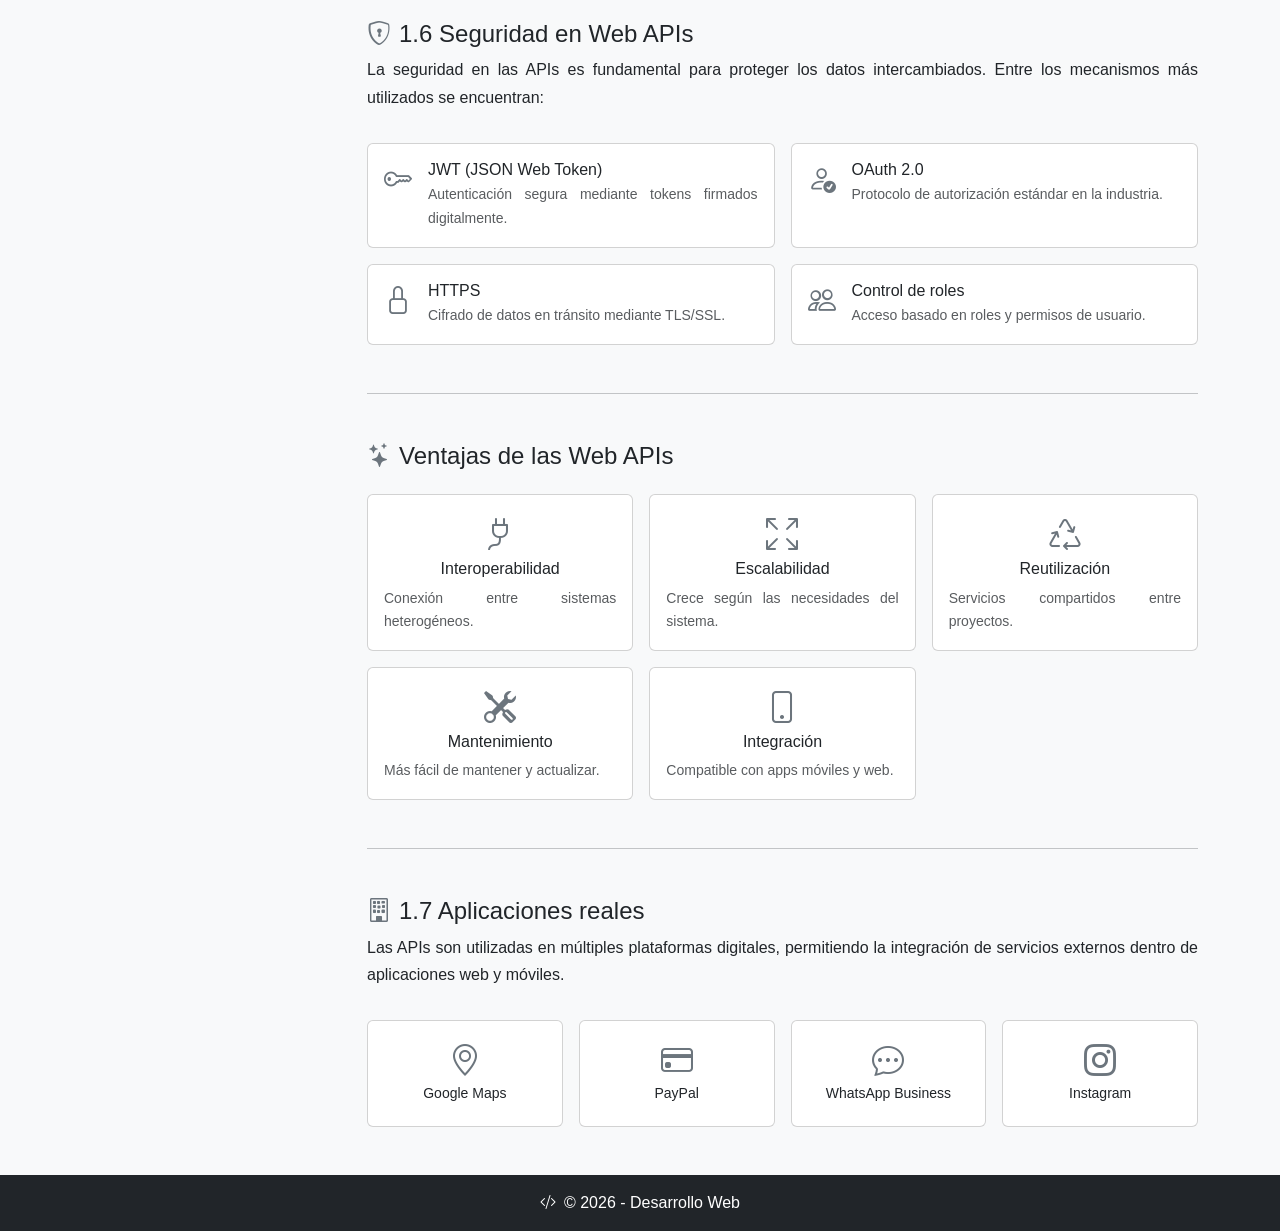
==== commit d46c595d: "cambio de contenido de paginas" ====
--- a/api.html
+++ b/api.html
@@ -1,3 +1,4 @@
+
 <!DOCTYPE html>
 <html lang="es">
 <head>
@@ -6,283 +7,456 @@
 <title>Tecnologías de Web APIs</title>
 
 <link href="https://cdn.jsdelivr.net/npm/bootstrap@5.3.2/dist/css/bootstrap.min.css" rel="stylesheet">
+<link rel="stylesheet" href="https://cdn.jsdelivr.net/npm/bootstrap-icons@1.11.3/font/bootstrap-icons.min.css">
 <link rel="stylesheet" href="css/styles.css">
 </head>
 
 <body>
 
+<!-- NAVBAR -->
 <nav class="navbar navbar-expand-lg navbar-dark bg-dark fixed-top shadow">
-<div class="container">
-<a class="navbar-brand fw-bold" href="index.html">Desarrollo Web</a>
-<button class="navbar-toggler" data-bs-toggle="collapse" data-bs-target="#menu">
-<span class="navbar-toggler-icon"></span>
-</button>
-<div class="collapse navbar-collapse" id="menu">
-<ul class="navbar-nav ms-auto">
-<li class="nav-item"><a class="nav-link active" href="api.html">Web APIs</a></li>
-<li class="nav-item"><a class="nav-link" href="microservicios.html">Microservicios</a></li>
-<li class="nav-item"><a class="nav-link" href="desarrollo-api.html">Desarrollo API</a></li>
-<li class="nav-item"><a class="nav-link" href="contenedores.html">Contenedores</a></li>
-<li class="nav-item"><a class="nav-link" href="nube.html">Nube</a></li>
-<li class="nav-item"><a class="nav-link" href="contacto.html">Contacto</a></li>
-</ul>
+  <div class="container">
+    <a class="navbar-brand fw-bold" href="index.html">
+      <i class="bi bi-code-slash me-2"></i>Desarrollo Web
+    </a>
+    <button class="navbar-toggler" data-bs-toggle="collapse" data-bs-target="#menu">
+      <span class="navbar-toggler-icon"></span>
+    </button>
+    <div class="collapse navbar-collapse" id="menu">
+      <ul class="navbar-nav ms-auto">
+        <li class="nav-item"><a class="nav-link active" href="api.html"><i class="bi bi-plug me-1"></i>Web APIs</a></li>
+        <li class="nav-item"><a class="nav-link" href="microservicios.html"><i class="bi bi-diagram-3 me-1"></i>Microservicios</a></li>
+        <li class="nav-item"><a class="nav-link" href="desarrollo-api.html"><i class="bi bi-terminal me-1"></i>Desarrollo API</a></li>
+        <li class="nav-item"><a class="nav-link" href="contenedores.html"><i class="bi bi-box me-1"></i>Contenedores</a></li>
+        <li class="nav-item"><a class="nav-link" href="nube.html"><i class="bi bi-cloud me-1"></i>Nube</a></li>
+        <li class="nav-item"><a class="nav-link" href="contacto.html"><i class="bi bi-envelope me-1"></i>Contacto</a></li>
+      </ul>
+    </div>
+  </div>
+</nav>
+
+<!-- HERO -->
+<div class="hero mt-5">
+  <div>
+    <h1 class="titulo-hero display-5">
+      <i class="bi bi-plug-fill me-3"></i>Tecnologías de Web APIs
+    </h1>
+    <p class="mt-3">Definición, arquitectura REST, seguridad y más</p>
+    <a href="#contenido" class="btn btn-outline-light mt-2">
+      <i class="bi bi-arrow-down-circle me-2"></i>Explorar contenido
+    </a>
+  </div>
 </div>
-</div>
-</nav>
-
-<main>
-<section class="container py-5 mt-5">
-
-<h1 class="mb-4">1. Tecnologías de Web APIs</h1>
-
-<h3>1.1 Definición de API</h3>
-<p>
-Una API (Application Programming Interface) es un conjunto de reglas y protocolos que permiten la comunicación entre diferentes sistemas de software. Funciona como intermediaria para facilitar el intercambio estructurado de datos.
-</p>
-<p>
-Las Web APIs utilizan el protocolo HTTP para enviar y recibir solicitudes entre cliente y servidor, generalmente en formato JSON.
-</p>
-
-<hr class="my-5">
-
-<h3>
-<i class="bi bi-globe text-primary me-2"></i>
-1.2Relación entre API y HTTP
-</h3>
-
-<p>
-Las Web APIs generalmente utilizan el protocolo HTTP 
-(HyperText Transfer Protocol) para intercambiar información 
-entre cliente y servidor.
-</p>
-
-<p>
-HTTP define métodos que permiten realizar operaciones sobre recursos:
-</p>
-
-<table class="table table-bordered mt-3">
-<thead class="table-dark">
-<tr>
-<th>Método</th>
-<th>Función</th>
-</tr>
-</thead>
-<tbody>
-<tr>
-<td>GET</td>
-<td>Obtener información</td>
-</tr>
-<tr>
-<td>POST</td>
-<td>Enviar o crear información</td>
-</tr>
-<tr>
-<td>PUT</td>
-<td>Actualizar datos existentes</td>
-</tr>
-<tr>
-<td>DELETE</td>
-<td>Eliminar información</td>
-</tr>
-</tbody>
-</table>
-
-<p>
-Gracias a HTTP, las APIs pueden funcionar de manera estandarizada 
-a través de internet.
-</p>
-
-<h3 class="mt-4">1.3 Funcionamiento de una Web API</h3>
-<p>
-Las Web APIs operan mediante solicitudes HTTP que permiten realizar acciones sobre recursos específicos en un servidor.
-</p>
-
-<table class="table table-bordered table-striped mt-3">
-<thead class="table-dark">
-<tr>
-<th>Método HTTP</th>
-<th>Descripción Técnica</th>
-<th>Uso Común</th>
-<th>Ejemplo</th>
-</tr>
-</thead>
-<tbody>
-<tr>
-<td>GET</td>
-<td>Solicita información sin modificar datos.</td>
-<td>Consultar registros</td>
-<td>/api/usuarios</td>
-</tr>
-<tr>
-<td>POST</td>
-<td>Envía datos para crear un recurso nuevo.</td>
-<td>Registrar usuario</td>
-<td>/api/usuarios</td>
-</tr>
-<tr>
-<td>PUT</td>
-<td>Actualiza información existente.</td>
-<td>Modificar usuario</td>
-<td>/api/usuarios/1</td>
-</tr>
-<tr>
-<td>DELETE</td>
-<td>Elimina un recurso del sistema.</td>
-<td>Borrar registro</td>
-<td>/api/usuarios/1</td>
-</tr>
-</tbody>
-</table>
-
-<h4 class="mt-5">
-<i class="bi bi-exclamation-circle text-primary me-2"></i>
-Códigos de Estado HTTP
-</h4>
-
-<p>
-Además de los métodos, HTTP utiliza códigos de estado para indicar el 
-resultado de una solicitud realizada por el cliente.
-Estos códigos permiten saber si la operación fue exitosa o si ocurrió algún error.
-</p>
-
-<table class="table table-bordered mt-3">
-<thead class="table-dark">
-<tr>
-<th>Código</th>
-<th>Significado</th>
-<th>Descripción</th>
-</tr>
-</thead>
-<tbody>
-<tr>
-<td>200 OK</td>
-<td>Éxito</td>
-<td>La solicitud fue procesada correctamente.</td>
-</tr>
-<tr>
-<td>201 Created</td>
-<td>Creado</td>
-<td>El recurso fue creado exitosamente.</td>
-</tr>
-<tr>
-<td>400 Bad Request</td>
-<td>Error del cliente</td>
-<td>La solicitud contiene datos incorrectos.</td>
-</tr>
-<tr>
-<td>401 Unauthorized</td>
-<td>No autorizado</td>
-<td>Se requiere autenticación.</td>
-</tr>
-<tr>
-<td>404 Not Found</td>
-<td>No encontrado</td>
-<td>El recurso solicitado no existe.</td>
-</tr>
-<tr>
-<td>500 Internal Server Error</td>
-<td>Error del servidor</td>
-<td>Ocurrió un problema en el servidor.</td>
-</tr>
-</tbody>
-</table>
-
-<p>
-Los códigos de estado son fundamentales en el desarrollo de Web APIs, 
-ya que permiten a los desarrolladores manejar adecuadamente 
-las respuestas del servidor y mejorar la experiencia del usuario.
-</p>
-<ul>
-<li><strong>1xx:</strong> Respuestas informativas.</li>
-<li><strong>2xx:</strong> Solicitudes exitosas.</li>
-<li><strong>3xx:</strong> Redirecciones.</li>
-<li><strong>4xx:</strong> Errores del cliente.</li>
-<li><strong>5xx:</strong> Errores del servidor.</li>
-</ul>
-
-<h3 class="mt-4">1.4 Arquitectura REST</h3>
-<p>
-La arquitectura REST (Representational State Transfer) es el modelo más utilizado en el desarrollo de Web APIs modernas.
-</p>
-<ul>
-<li>Uso de protocolos estándar como HTTP</li>
-<li>Comunicación sin estado (stateless)</li>
-<li>Identificación de recursos mediante URLs</li>
-<li>Uso consistente de métodos HTTP</li>
-<li>Representación de datos en formato JSON</li>
-</ul>
-
-<h3 class="mt-4">1.5 Tecnologías para desarrollar APIs</h3>
-
-<table class="table table-bordered table-striped mt-3">
-<thead class="table-dark">
-<tr>
-<th>Lenguaje</th>
-<th>Framework</th>
-<th>Aplicación Común</th>
-</tr>
-</thead>
-<tbody>
-<tr>
-<td>JavaScript</td>
-<td>Node.js / Express</td>
-<td>Aplicaciones web modernas</td>
-</tr>
-<tr>
-<td>Java</td>
-<td>Spring Boot</td>
-<td>Sistemas empresariales</td>
-</tr>
-<tr>
-<td>Python</td>
-<td>Flask / Django</td>
-<td>Servicios ligeros</td>
-</tr>
-<tr>
-<td>C#</td>
-<td>ASP.NET Core</td>
-<td>Aplicaciones corporativas</td>
-</tr>
-</tbody>
-</table>
-
-<h3 class="mt-4">1.6 Seguridad en Web APIs</h3>
-<p>
-La seguridad en las APIs es fundamental para proteger los datos intercambiados. Entre los mecanismos más utilizados se encuentran:
-</p>
-<ul>
-<li>Autenticación mediante JWT (JSON Web Token)</li>
-<li>Protocolo OAuth 2.0</li>
-<li>Cifrado de datos mediante HTTPS</li>
-<li>Control de acceso basado en roles</li>
-</ul>
-
-<h3 class="mt-4">
-<i class="bi bi-stars text-primary me-2"></i>
-Ventajas de las Web APIs
-</h3>
-<ul>
-<li>Interoperabilidad entre sistemas</li>
-<li>Escalabilidad</li>
-<li>Reutilización de servicios</li>
-<li>Facilidad de mantenimiento</li>
-<li>Integración con aplicaciones móviles y web</li>
-</ul>
-
-<h3 class="mt-4">1.8 Aplicaciones reales</h3>
-<p>
-Las APIs son utilizadas en múltiples plataformas digitales como Google Maps, PayPal, WhatsApp Business e Instagram, permitiendo la integración de servicios externos dentro de aplicaciones web y móviles.
-</p>
-
-
-</section>
+
+<main id="contenido">
+  <section class="container py-5">
+    <div class="row g-4">
+
+      <!-- SIDEBAR: tabla de contenidos -->
+      <div class="col-lg-3 d-none d-lg-block">
+        <div class="card shadow-sm border-0 sticky-top" style="top: 80px;">
+          <div class="card-header bg-dark text-white">
+            <i class="bi bi-list-ul me-2"></i>Contenido
+          </div>
+          <ul class="list-group list-group-flush">
+            <li class="list-group-item"><a href="#def" class="text-decoration-none text-dark"><i class="bi bi-chevron-right me-1 text-secondary"></i>1.1 Definición de API</a></li>
+            <li class="list-group-item"><a href="#http" class="text-decoration-none text-dark"><i class="bi bi-chevron-right me-1 text-secondary"></i>1.2 API y HTTP</a></li>
+            <li class="list-group-item"><a href="#funcionamiento" class="text-decoration-none text-dark"><i class="bi bi-chevron-right me-1 text-secondary"></i>1.3 Funcionamiento</a></li>
+            <li class="list-group-item"><a href="#codigos" class="text-decoration-none text-dark"><i class="bi bi-chevron-right me-1 text-secondary"></i>Códigos de Estado</a></li>
+            <li class="list-group-item"><a href="#rest" class="text-decoration-none text-dark"><i class="bi bi-chevron-right me-1 text-secondary"></i>1.4 Arquitectura REST</a></li>
+            <li class="list-group-item"><a href="#tecnologias" class="text-decoration-none text-dark"><i class="bi bi-chevron-right me-1 text-secondary"></i>1.5 Tecnologías</a></li>
+            <li class="list-group-item"><a href="#seguridad" class="text-decoration-none text-dark"><i class="bi bi-chevron-right me-1 text-secondary"></i>1.6 Seguridad</a></li>
+            <li class="list-group-item"><a href="#ventajas" class="text-decoration-none text-dark"><i class="bi bi-chevron-right me-1 text-secondary"></i>Ventajas</a></li>
+            <li class="list-group-item"><a href="#aplicaciones" class="text-decoration-none text-dark"><i class="bi bi-chevron-right me-1 text-secondary"></i>1.7 Aplicaciones reales</a></li>
+          </ul>
+        </div>
+      </div>
+
+      <!-- CONTENIDO PRINCIPAL -->
+      <div class="col-lg-9">
+
+        <!-- 1.1 Definición -->
+        <div id="def">
+          <h2 class="mb-1"><i class="bi bi-book me-2 text-secondary"></i>1. Tecnologías de Web APIs</h2>
+          <hr class="mb-4">
+          <h4><i class="bi bi-info-circle me-2 text-secondary"></i>1.1 Definición de API</h4>
+          <p>Una API (Application Programming Interface) es un conjunto de reglas y protocolos que permiten la comunicación entre diferentes sistemas de software. Funciona como intermediaria para facilitar el intercambio estructurado de datos.</p>
+          <p>Las Web APIs utilizan el protocolo HTTP para enviar y recibir solicitudes entre cliente y servidor, generalmente en formato JSON.</p>
+
+          <div class="row g-3 my-3">
+            <div class="col-md-4">
+              <div class="card h-100 text-center">
+                <div class="card-body">
+                  <i class="bi bi-arrow-left-right fs-2 text-secondary mb-2"></i>
+                  <h6 class="card-title">Comunicación</h6>
+                  <p class="card-text small text-muted">Facilita el intercambio de datos entre sistemas distintos.</p>
+                </div>
+              </div>
+            </div>
+            <div class="col-md-4">
+              <div class="card h-100 text-center">
+                <div class="card-body">
+                  <i class="bi bi-globe fs-2 text-secondary mb-2"></i>
+                  <h6 class="card-title">HTTP</h6>
+                  <p class="card-text small text-muted">Usa el protocolo HTTP como base de comunicación.</p>
+                </div>
+              </div>
+            </div>
+            <div class="col-md-4">
+              <div class="card h-100 text-center">
+                <div class="card-body">
+                  <i class="bi bi-filetype-json fs-2 text-secondary mb-2"></i>
+                  <h6 class="card-title">JSON</h6>
+                  <p class="card-text small text-muted">Los datos se intercambian en formato JSON.</p>
+                </div>
+              </div>
+            </div>
+          </div>
+        </div>
+
+        <hr class="my-5">
+
+        <!-- 1.2 HTTP -->
+        <div id="http">
+          <h4><i class="bi bi-globe me-2 text-secondary"></i>1.2 Relación entre API y HTTP</h4>
+          <p>Las Web APIs generalmente utilizan el protocolo HTTP (HyperText Transfer Protocol) para intercambiar información entre cliente y servidor.</p>
+          <p>HTTP define métodos que permiten realizar operaciones sobre recursos:</p>
+
+          <table class="table table-bordered mt-3">
+            <thead class="table-dark">
+              <tr>
+                <th><i class="bi bi-tag me-1"></i>Método</th>
+                <th><i class="bi bi-lightning me-1"></i>Función</th>
+              </tr>
+            </thead>
+            <tbody>
+              <tr><td><span class="badge bg-success">GET</span></td><td>Obtener información</td></tr>
+              <tr><td><span class="badge bg-primary">POST</span></td><td>Enviar o crear información</td></tr>
+              <tr><td><span class="badge bg-warning text-dark">PUT</span></td><td>Actualizar datos existentes</td></tr>
+              <tr><td><span class="badge bg-danger">DELETE</span></td><td>Eliminar información</td></tr>
+            </tbody>
+          </table>
+          <p>Gracias a HTTP, las APIs pueden funcionar de manera estandarizada a través de internet.</p>
+        </div>
+
+        <hr class="my-5">
+
+        <!-- 1.3 Funcionamiento -->
+        <div id="funcionamiento">
+          <h4><i class="bi bi-gear me-2 text-secondary"></i>1.3 Funcionamiento de una Web API</h4>
+          <p>Las Web APIs operan mediante solicitudes HTTP que permiten realizar acciones sobre recursos específicos en un servidor.</p>
+
+          <table class="table table-bordered table-striped mt-3">
+            <thead class="table-dark">
+              <tr>
+                <th>Método HTTP</th>
+                <th>Descripción Técnica</th>
+                <th>Uso Común</th>
+                <th>Ejemplo</th>
+              </tr>
+            </thead>
+            <tbody>
+              <tr>
+                <td><span class="badge bg-success">GET</span></td>
+                <td>Solicita información sin modificar datos.</td>
+                <td>Consultar registros</td>
+                <td><code>/api/usuarios</code></td>
+              </tr>
+              <tr>
+                <td><span class="badge bg-primary">POST</span></td>
+                <td>Envía datos para crear un recurso nuevo.</td>
+                <td>Registrar usuario</td>
+                <td><code>/api/usuarios</code></td>
+              </tr>
+              <tr>
+                <td><span class="badge bg-warning text-dark">PUT</span></td>
+                <td>Actualiza información existente.</td>
+                <td>Modificar usuario</td>
+                <td><code>/api/usuarios/1</code></td>
+              </tr>
+              <tr>
+                <td><span class="badge bg-danger">DELETE</span></td>
+                <td>Elimina un recurso del sistema.</td>
+                <td>Borrar registro</td>
+                <td><code>/api/usuarios/1</code></td>
+              </tr>
+            </tbody>
+          </table>
+        </div>
+
+        <hr class="my-5">
+
+        <!-- Códigos de estado -->
+        <div id="codigos">
+          <h4><i class="bi bi-exclamation-circle me-2 text-secondary"></i>Códigos de Estado HTTP</h4>
+          <p>HTTP utiliza códigos de estado para indicar el resultado de una solicitud. Permiten saber si la operación fue exitosa o si ocurrió algún error.</p>
+
+          <table class="table table-bordered mt-3">
+            <thead class="table-dark">
+              <tr>
+                <th>Código</th>
+                <th>Significado</th>
+                <th>Descripción</th>
+              </tr>
+            </thead>
+            <tbody>
+              <tr><td><span class="badge bg-success">200 OK</span></td><td>Éxito</td><td>La solicitud fue procesada correctamente.</td></tr>
+              <tr><td><span class="badge bg-success">201 Created</span></td><td>Creado</td><td>El recurso fue creado exitosamente.</td></tr>
+              <tr><td><span class="badge bg-danger">400 Bad Request</span></td><td>Error del cliente</td><td>La solicitud contiene datos incorrectos.</td></tr>
+              <tr><td><span class="badge bg-danger">401 Unauthorized</span></td><td>No autorizado</td><td>Se requiere autenticación.</td></tr>
+              <tr><td><span class="badge bg-danger">404 Not Found</span></td><td>No encontrado</td><td>El recurso solicitado no existe.</td></tr>
+              <tr><td><span class="badge bg-dark">500 Server Error</span></td><td>Error del servidor</td><td>Ocurrió un problema en el servidor.</td></tr>
+            </tbody>
+          </table>
+
+          <p>Los códigos de estado son fundamentales para manejar respuestas del servidor correctamente.</p>
+
+          <div class="row g-2 mt-2">
+            <div class="col-md-4 col-sm-6">
+              <div class="alert alert-secondary py-2 mb-0"><i class="bi bi-info-circle me-1"></i><strong>1xx</strong> Informativas</div>
+            </div>
+            <div class="col-md-4 col-sm-6">
+              <div class="alert alert-success py-2 mb-0"><i class="bi bi-check-circle me-1"></i><strong>2xx</strong> Exitosas</div>
+            </div>
+            <div class="col-md-4 col-sm-6">
+              <div class="alert alert-warning py-2 mb-0"><i class="bi bi-arrow-repeat me-1"></i><strong>3xx</strong> Redirecciones</div>
+            </div>
+            <div class="col-md-4 col-sm-6">
+              <div class="alert alert-danger py-2 mb-0"><i class="bi bi-person-x me-1"></i><strong>4xx</strong> Error del cliente</div>
+            </div>
+            <div class="col-md-4 col-sm-6">
+              <div class="alert alert-dark py-2 mb-0 text-white"><i class="bi bi-server me-1"></i><strong>5xx</strong> Error del servidor</div>
+            </div>
+          </div>
+        </div>
+
+        <hr class="my-5">
+
+        <!-- 1.4 REST -->
+        <div id="rest">
+          <h4><i class="bi bi-diagram-2 me-2 text-secondary"></i>1.4 Arquitectura REST</h4>
+          <p>La arquitectura REST (Representational State Transfer) es el modelo más utilizado en el desarrollo de Web APIs modernas.</p>
+
+          <div class="row g-3 mt-1">
+            <div class="col-md-6">
+              <div class="card h-100">
+                <div class="card-body">
+                  <i class="bi bi-globe2 fs-4 text-secondary me-2"></i><strong>Protocolo estándar HTTP</strong>
+                  <p class="small text-muted mt-1 mb-0">Comunicación basada en métodos HTTP ampliamente adoptados.</p>
+                </div>
+              </div>
+            </div>
+            <div class="col-md-6">
+              <div class="card h-100">
+                <div class="card-body">
+                  <i class="bi bi-slash-circle fs-4 text-secondary me-2"></i><strong>Sin estado (Stateless)</strong>
+                  <p class="small text-muted mt-1 mb-0">Cada solicitud contiene toda la información necesaria.</p>
+                </div>
+              </div>
+            </div>
+            <div class="col-md-6">
+              <div class="card h-100">
+                <div class="card-body">
+                  <i class="bi bi-link-45deg fs-4 text-secondary me-2"></i><strong>Recursos por URL</strong>
+                  <p class="small text-muted mt-1 mb-0">Cada recurso se identifica mediante una URL única.</p>
+                </div>
+              </div>
+            </div>
+            <div class="col-md-6">
+              <div class="card h-100">
+                <div class="card-body">
+                  <i class="bi bi-filetype-json fs-4 text-secondary me-2"></i><strong>Datos en JSON</strong>
+                  <p class="small text-muted mt-1 mb-0">Representación de recursos en formato JSON estándar.</p>
+                </div>
+              </div>
+            </div>
+          </div>
+        </div>
+
+        <hr class="my-5">
+
+        <!-- 1.5 Tecnologías -->
+        <div id="tecnologias">
+          <h4><i class="bi bi-cpu me-2 text-secondary"></i>1.5 Tecnologías para desarrollar APIs</h4>
+
+          <table class="table table-bordered table-striped mt-3">
+            <thead class="table-dark">
+              <tr>
+                <th><i class="bi bi-code me-1"></i>Lenguaje</th>
+                <th><i class="bi bi-layers me-1"></i>Framework</th>
+                <th><i class="bi bi-briefcase me-1"></i>Aplicación Común</th>
+              </tr>
+            </thead>
+            <tbody>
+              <tr><td><i class="bi bi-filetype-js me-1 text-warning"></i>JavaScript</td><td>Node.js / Express</td><td>Aplicaciones web modernas</td></tr>
+              <tr><td><i class="bi bi-cup-hot me-1 text-danger"></i>Java</td><td>Spring Boot</td><td>Sistemas empresariales</td></tr>
+              <tr><td><i class="bi bi-filetype-py me-1 text-primary"></i>Python</td><td>Flask / Django</td><td>Servicios ligeros</td></tr>
+              <tr><td><i class="bi bi-microsoft me-1 text-info"></i>C#</td><td>ASP.NET Core</td><td>Aplicaciones corporativas</td></tr>
+            </tbody>
+          </table>
+        </div>
+
+        <hr class="my-5">
+
+        <!-- 1.6 Seguridad -->
+        <div id="seguridad">
+          <h4><i class="bi bi-shield-lock me-2 text-secondary"></i>1.6 Seguridad en Web APIs</h4>
+          <p>La seguridad en las APIs es fundamental para proteger los datos intercambiados. Entre los mecanismos más utilizados se encuentran:</p>
+
+          <div class="row g-3 mt-1">
+            <div class="col-md-6">
+              <div class="card h-100">
+                <div class="card-body d-flex align-items-start gap-3">
+                  <i class="bi bi-key fs-3 text-secondary flex-shrink-0"></i>
+                  <div>
+                    <h6 class="mb-1">JWT (JSON Web Token)</h6>
+                    <p class="small text-muted mb-0">Autenticación segura mediante tokens firmados digitalmente.</p>
+                  </div>
+                </div>
+              </div>
+            </div>
+            <div class="col-md-6">
+              <div class="card h-100">
+                <div class="card-body d-flex align-items-start gap-3">
+                  <i class="bi bi-person-check fs-3 text-secondary flex-shrink-0"></i>
+                  <div>
+                    <h6 class="mb-1">OAuth 2.0</h6>
+                    <p class="small text-muted mb-0">Protocolo de autorización estándar en la industria.</p>
+                  </div>
+                </div>
+              </div>
+            </div>
+            <div class="col-md-6">
+              <div class="card h-100">
+                <div class="card-body d-flex align-items-start gap-3">
+                  <i class="bi bi-lock fs-3 text-secondary flex-shrink-0"></i>
+                  <div>
+                    <h6 class="mb-1">HTTPS</h6>
+                    <p class="small text-muted mb-0">Cifrado de datos en tránsito mediante TLS/SSL.</p>
+                  </div>
+                </div>
+              </div>
+            </div>
+            <div class="col-md-6">
+              <div class="card h-100">
+                <div class="card-body d-flex align-items-start gap-3">
+                  <i class="bi bi-people fs-3 text-secondary flex-shrink-0"></i>
+                  <div>
+                    <h6 class="mb-1">Control de roles</h6>
+                    <p class="small text-muted mb-0">Acceso basado en roles y permisos de usuario.</p>
+                  </div>
+                </div>
+              </div>
+            </div>
+          </div>
+        </div>
+
+        <hr class="my-5">
+
+        <!-- Ventajas -->
+        <div id="ventajas">
+          <h4><i class="bi bi-stars me-2 text-secondary"></i>Ventajas de las Web APIs</h4>
+
+          <div class="row g-3 mt-1">
+            <div class="col-md-4 col-sm-6">
+              <div class="card text-center h-100">
+                <div class="card-body">
+                  <i class="bi bi-plug fs-2 text-secondary mb-2"></i>
+                  <h6>Interoperabilidad</h6>
+                  <p class="small text-muted mb-0">Conexión entre sistemas heterogéneos.</p>
+                </div>
+              </div>
+            </div>
+            <div class="col-md-4 col-sm-6">
+              <div class="card text-center h-100">
+                <div class="card-body">
+                  <i class="bi bi-arrows-fullscreen fs-2 text-secondary mb-2"></i>
+                  <h6>Escalabilidad</h6>
+                  <p class="small text-muted mb-0">Crece según las necesidades del sistema.</p>
+                </div>
+              </div>
+            </div>
+            <div class="col-md-4 col-sm-6">
+              <div class="card text-center h-100">
+                <div class="card-body">
+                  <i class="bi bi-recycle fs-2 text-secondary mb-2"></i>
+                  <h6>Reutilización</h6>
+                  <p class="small text-muted mb-0">Servicios compartidos entre proyectos.</p>
+                </div>
+              </div>
+            </div>
+            <div class="col-md-4 col-sm-6">
+              <div class="card text-center h-100">
+                <div class="card-body">
+                  <i class="bi bi-tools fs-2 text-secondary mb-2"></i>
+                  <h6>Mantenimiento</h6>
+                  <p class="small text-muted mb-0">Más fácil de mantener y actualizar.</p>
+                </div>
+              </div>
+            </div>
+            <div class="col-md-4 col-sm-6">
+              <div class="card text-center h-100">
+                <div class="card-body">
+                  <i class="bi bi-phone fs-2 text-secondary mb-2"></i>
+                  <h6>Integración</h6>
+                  <p class="small text-muted mb-0">Compatible con apps móviles y web.</p>
+                </div>
+              </div>
+            </div>
+          </div>
+        </div>
+
+        <hr class="my-5">
+
+        <!-- 1.7 Aplicaciones reales -->
+        <div id="aplicaciones">
+          <h4><i class="bi bi-building me-2 text-secondary"></i>1.7 Aplicaciones reales</h4>
+          <p>Las APIs son utilizadas en múltiples plataformas digitales, permitiendo la integración de servicios externos dentro de aplicaciones web y móviles.</p>
+
+          <div class="row g-3 mt-1">
+            <div class="col-6 col-md-3">
+              <div class="card text-center h-100">
+                <div class="card-body">
+                  <i class="bi bi-geo-alt fs-2 text-secondary mb-2"></i>
+                  <h6 class="small">Google Maps</h6>
+                </div>
+              </div>
+            </div>
+            <div class="col-6 col-md-3">
+              <div class="card text-center h-100">
+                <div class="card-body">
+                  <i class="bi bi-credit-card fs-2 text-secondary mb-2"></i>
+                  <h6 class="small">PayPal</h6>
+                </div>
+              </div>
+            </div>
+            <div class="col-6 col-md-3">
+              <div class="card text-center h-100">
+                <div class="card-body">
+                  <i class="bi bi-chat-dots fs-2 text-secondary mb-2"></i>
+                  <h6 class="small">WhatsApp Business</h6>
+                </div>
+              </div>
+            </div>
+            <div class="col-6 col-md-3">
+              <div class="card text-center h-100">
+                <div class="card-body">
+                  <i class="bi bi-instagram fs-2 text-secondary mb-2"></i>
+                  <h6 class="small">Instagram</h6>
+                </div>
+              </div>
+            </div>
+          </div>
+        </div>
+
+      </div><!-- /col-lg-9 -->
+    </div><!-- /row -->
+  </section>
 </main>
 
 <footer class="bg-dark text-white text-center p-3">
-© 2026 - Desarrollo Web
+  <i class="bi bi-code-slash me-2"></i>© 2026 - Desarrollo Web
 </footer>
 
 <script src="https://cdn.jsdelivr.net/npm/bootstrap@5.3.2/dist/js/bootstrap.bundle.min.js"></script>
-
-</body>
-</html>+</body>
